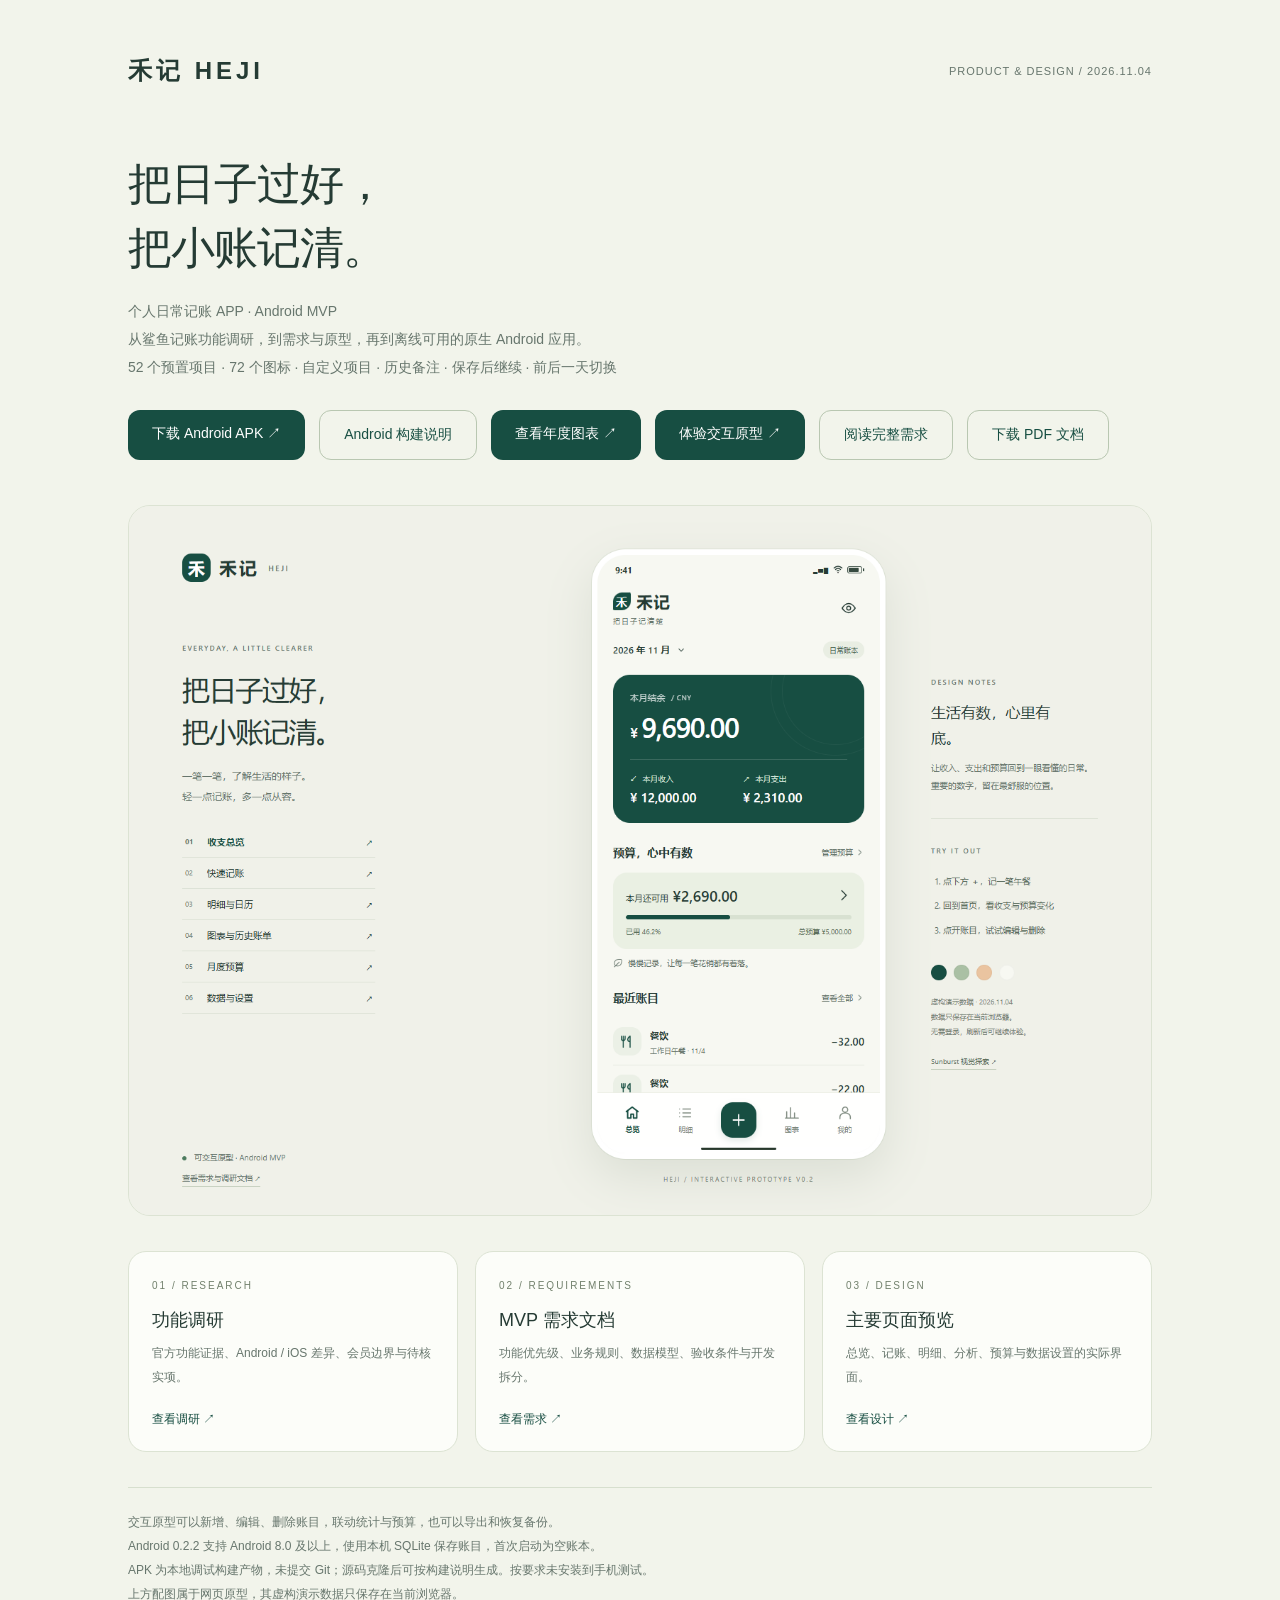
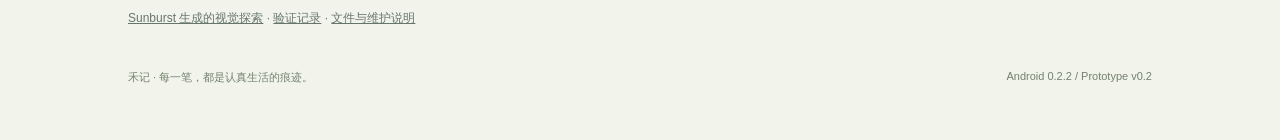
==== index.html @ 13202011 "Add first-project defaults, continuous entry saves and day navigation" ====
<!doctype html><html lang="zh-CN"><head><meta charset="utf-8"><meta name="viewport" content="width=device-width, initial-scale=1"><title>禾记 · Android 应用、需求与原型</title><style>
*{box-sizing:border-box}body{margin:0;background:#f2f4eb;color:#253b34;font-family:"Segoe UI","Microsoft YaHei",sans-serif}main{max-width:1100px;margin:auto;padding:55px 38px}header{display:flex;align-items:center;justify-content:space-between}.brand{font-size:24px;font-weight:600;letter-spacing:4px}.tag{font-size:11px;color:#67766d;letter-spacing:1px}h1{font-size:44px;font-weight:500;letter-spacing:-1px;line-height:1.45;margin:65px 0 17px}p{font-size:14px;color:#67766d;line-height:2}.actions{display:flex;gap:14px;flex-wrap:wrap;margin:29px 0 45px}a{color:inherit;text-decoration:none}.button{padding:15px 24px;background:#174e42;color:#fff;border-radius:12px;font-size:14px}.button.alt{background:transparent;border:1px solid #b9c7b1;color:#174e42}.preview{width:100%;border-radius:22px;border:1px solid #dce3d3;display:block}.cards{display:grid;grid-template-columns:repeat(3,1fr);gap:17px;margin:35px 0}.card{background:#fcfdf9;border:1px solid #dce3d3;border-radius:18px;padding:23px;transition:transform .15s}.card:hover{transform:translateY(-3px)}.card span{font-size:10px;letter-spacing:2px;color:#71806c}.card h2{font-size:18px;font-weight:500;margin:15px 0 9px}.card p{font-size:12px;margin:0}.card b{display:block;margin-top:22px;font-size:12px;font-weight:500;color:#174e42}.note{border-top:1px solid #d7dfce;padding-top:22px;font-size:12px;line-height:2}.note a{text-decoration:underline}.bottom{font-size:11px;color:#73806e;margin-top:40px;display:flex;justify-content:space-between}@media(max-width:650px){main{padding:28px 22px}h1{font-size:32px;margin-top:45px}.cards{grid-template-columns:1fr}.tag{font-size:9px}.button{padding:13px 18px}.bottom{display:block;line-height:2}}</style></head><body><main>
<header><a href="index.html" class="brand">禾记 HEJI</a><span class="tag">PRODUCT & DESIGN / 2026.11.04</span></header>
<h1>把日子过好，<br>把小账记清。</h1><p>个人日常记账 APP · Android MVP<br>从鲨鱼记账功能调研，到需求与原型，再到离线可用的原生 Android 应用。<br>52 个预置项目 · 72 个图标 · 自定义项目 · 历史备注 · 保存后继续 · 前后一天切换</p>
<div class="actions"><a class="button" href="artifacts/Heji-0.2.2-debug.apk" download>下载 Android APK ↗</a><a class="button alt" href="docs/需求与设计说明.html#android">Android 构建说明</a><a class="button" href="prototype/index.html#charts-year">&#26597;&#30475;&#24180;&#24230;&#22270;&#34920; &#8599;</a><a class="button" href="prototype/index.html">体验交互原型 ↗</a><a class="button alt" href="docs/需求与设计说明.html">阅读完整需求</a><a class="button alt" href="docs/需求与设计说明.pdf">下载 PDF 文档</a></div>
<a href="prototype/index.html"><img class="preview" src="design/prototype-overview.png" alt="禾记交互原型实际截图"></a>
<div class="cards"><a class="card" href="docs/需求与设计说明.html#research"><span>01 / RESEARCH</span><h2>功能调研</h2><p>官方功能证据、Android / iOS 差异、会员边界与待核实项。</p><b>查看调研 ↗</b></a><a class="card" href="docs/需求与设计说明.html#prd"><span>02 / REQUIREMENTS</span><h2>MVP 需求文档</h2><p>功能优先级、业务规则、数据模型、验收条件与开发拆分。</p><b>查看需求 ↗</b></a><a class="card" href="design/prototype-screens.png"><span>03 / DESIGN</span><h2>主要页面预览</h2><p>总览、记账、明细、分析、预算与数据设置的实际界面。</p><b>查看设计 ↗</b></a></div>
<p class="note">交互原型可以新增、编辑、删除账目，联动统计与预算，也可以导出和恢复备份。<br>Android 0.2.2 支持 Android 8.0 及以上，使用本机 SQLite 保存账目，首次启动为空账本。<br>APK 为本地调试构建产物，未提交 Git；源码克隆后可按构建说明生成。按要求未安装到手机测试。<br>上方配图属于网页原型，其虚构演示数据只保存在当前浏览器。<br><a href="design/sunburst-concept.png">Sunburst 生成的视觉探索</a> · <a href="docs/04-验证记录.md">验证记录</a> · <a href="README.md">文件与维护说明</a></p><footer class="bottom"><span>禾记 · 每一笔，都是认真生活的痕迹。</span><span>Android 0.2.2 / Prototype v0.2</span></footer>
</main></body></html>
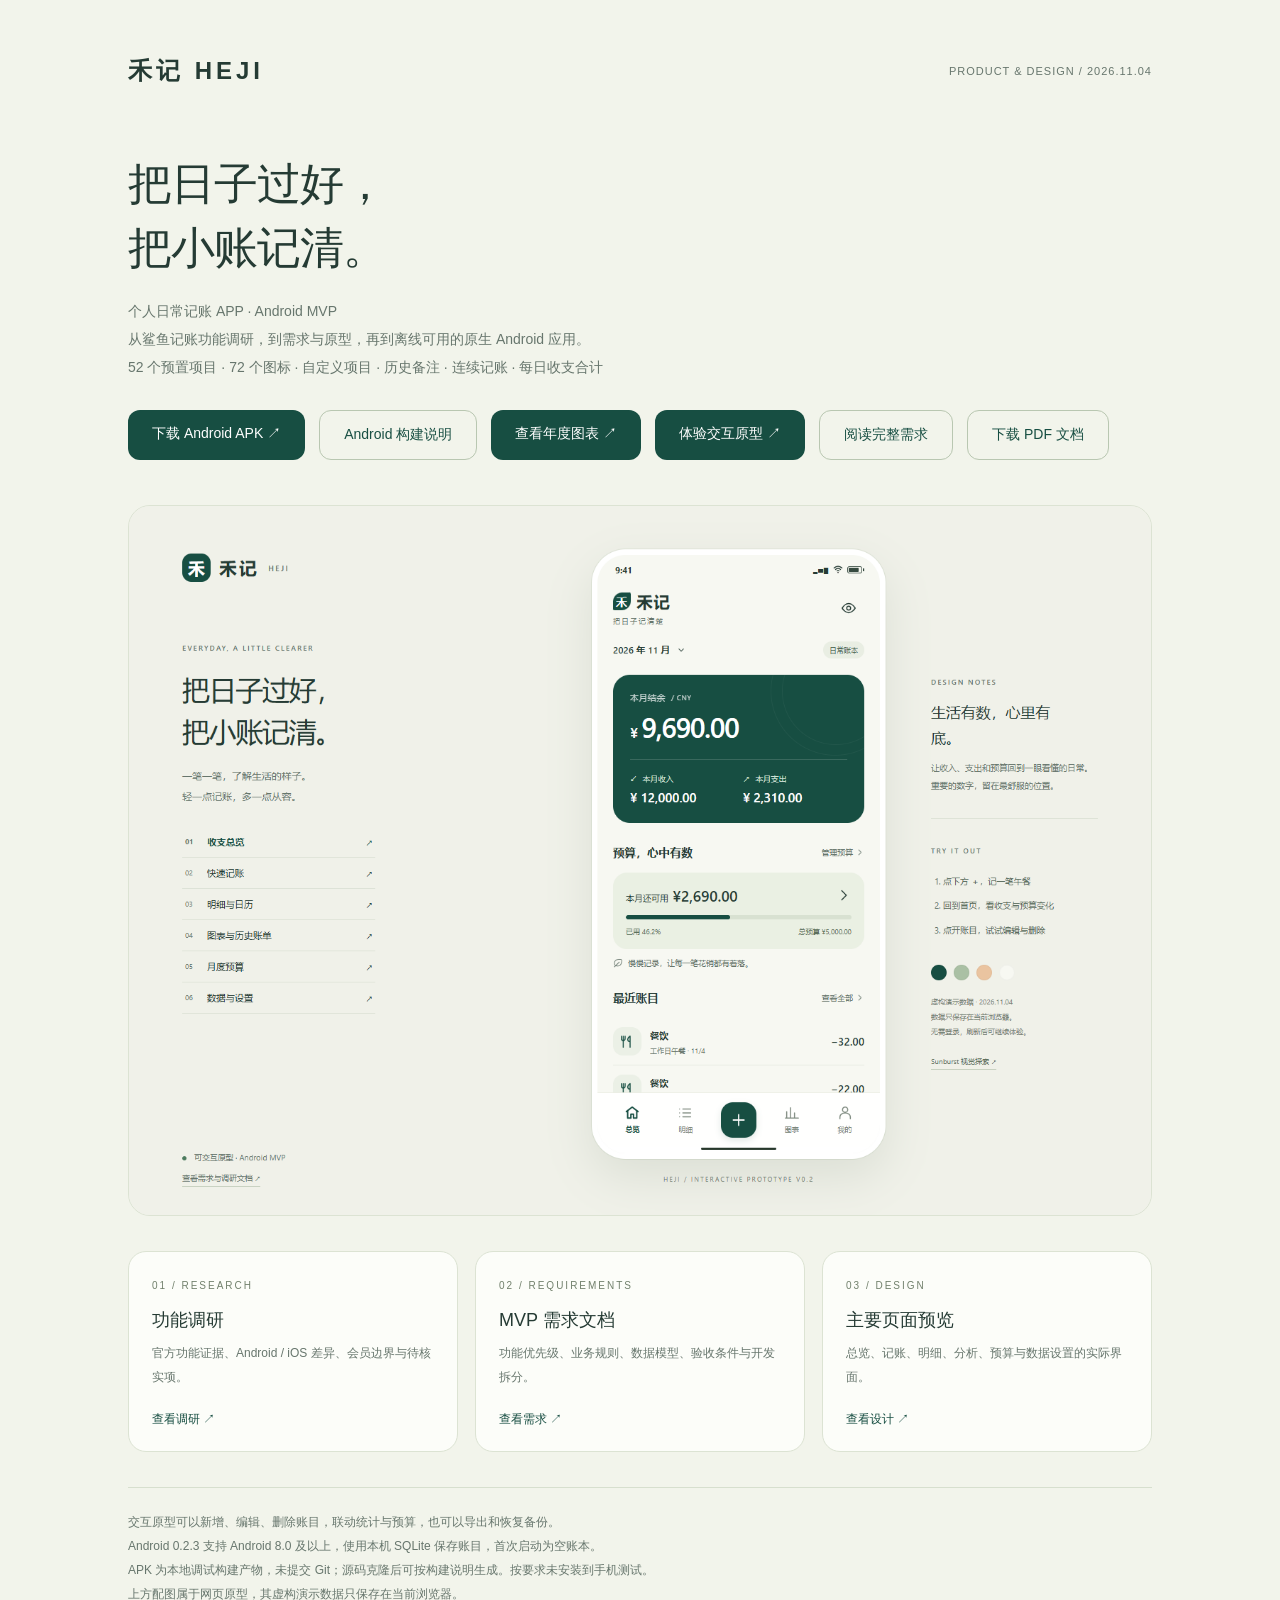
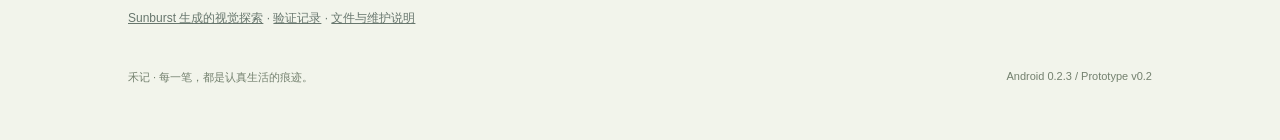
==== commit 20e608f3: "Add daily bill totals and compact the bill list layout" ====
--- a/index.html
+++ b/index.html
@@ -1,9 +1,9 @@
 <!doctype html><html lang="zh-CN"><head><meta charset="utf-8"><meta name="viewport" content="width=device-width, initial-scale=1"><title>禾记 · Android 应用、需求与原型</title><style>
 *{box-sizing:border-box}body{margin:0;background:#f2f4eb;color:#253b34;font-family:"Segoe UI","Microsoft YaHei",sans-serif}main{max-width:1100px;margin:auto;padding:55px 38px}header{display:flex;align-items:center;justify-content:space-between}.brand{font-size:24px;font-weight:600;letter-spacing:4px}.tag{font-size:11px;color:#67766d;letter-spacing:1px}h1{font-size:44px;font-weight:500;letter-spacing:-1px;line-height:1.45;margin:65px 0 17px}p{font-size:14px;color:#67766d;line-height:2}.actions{display:flex;gap:14px;flex-wrap:wrap;margin:29px 0 45px}a{color:inherit;text-decoration:none}.button{padding:15px 24px;background:#174e42;color:#fff;border-radius:12px;font-size:14px}.button.alt{background:transparent;border:1px solid #b9c7b1;color:#174e42}.preview{width:100%;border-radius:22px;border:1px solid #dce3d3;display:block}.cards{display:grid;grid-template-columns:repeat(3,1fr);gap:17px;margin:35px 0}.card{background:#fcfdf9;border:1px solid #dce3d3;border-radius:18px;padding:23px;transition:transform .15s}.card:hover{transform:translateY(-3px)}.card span{font-size:10px;letter-spacing:2px;color:#71806c}.card h2{font-size:18px;font-weight:500;margin:15px 0 9px}.card p{font-size:12px;margin:0}.card b{display:block;margin-top:22px;font-size:12px;font-weight:500;color:#174e42}.note{border-top:1px solid #d7dfce;padding-top:22px;font-size:12px;line-height:2}.note a{text-decoration:underline}.bottom{font-size:11px;color:#73806e;margin-top:40px;display:flex;justify-content:space-between}@media(max-width:650px){main{padding:28px 22px}h1{font-size:32px;margin-top:45px}.cards{grid-template-columns:1fr}.tag{font-size:9px}.button{padding:13px 18px}.bottom{display:block;line-height:2}}</style></head><body><main>
 <header><a href="index.html" class="brand">禾记 HEJI</a><span class="tag">PRODUCT & DESIGN / 2026.11.04</span></header>
-<h1>把日子过好，<br>把小账记清。</h1><p>个人日常记账 APP · Android MVP<br>从鲨鱼记账功能调研，到需求与原型，再到离线可用的原生 Android 应用。<br>52 个预置项目 · 72 个图标 · 自定义项目 · 历史备注 · 保存后继续 · 前后一天切换</p>
-<div class="actions"><a class="button" href="artifacts/Heji-0.2.2-debug.apk" download>下载 Android APK ↗</a><a class="button alt" href="docs/需求与设计说明.html#android">Android 构建说明</a><a class="button" href="prototype/index.html#charts-year">&#26597;&#30475;&#24180;&#24230;&#22270;&#34920; &#8599;</a><a class="button" href="prototype/index.html">体验交互原型 ↗</a><a class="button alt" href="docs/需求与设计说明.html">阅读完整需求</a><a class="button alt" href="docs/需求与设计说明.pdf">下载 PDF 文档</a></div>
+<h1>把日子过好，<br>把小账记清。</h1><p>个人日常记账 APP · Android MVP<br>从鲨鱼记账功能调研，到需求与原型，再到离线可用的原生 Android 应用。<br>52 个预置项目 · 72 个图标 · 自定义项目 · 历史备注 · 连续记账 · 每日收支合计</p>
+<div class="actions"><a class="button" href="artifacts/Heji-0.2.3-debug.apk" download>下载 Android APK ↗</a><a class="button alt" href="docs/需求与设计说明.html#android">Android 构建说明</a><a class="button" href="prototype/index.html#charts-year">&#26597;&#30475;&#24180;&#24230;&#22270;&#34920; &#8599;</a><a class="button" href="prototype/index.html">体验交互原型 ↗</a><a class="button alt" href="docs/需求与设计说明.html">阅读完整需求</a><a class="button alt" href="docs/需求与设计说明.pdf">下载 PDF 文档</a></div>
 <a href="prototype/index.html"><img class="preview" src="design/prototype-overview.png" alt="禾记交互原型实际截图"></a>
 <div class="cards"><a class="card" href="docs/需求与设计说明.html#research"><span>01 / RESEARCH</span><h2>功能调研</h2><p>官方功能证据、Android / iOS 差异、会员边界与待核实项。</p><b>查看调研 ↗</b></a><a class="card" href="docs/需求与设计说明.html#prd"><span>02 / REQUIREMENTS</span><h2>MVP 需求文档</h2><p>功能优先级、业务规则、数据模型、验收条件与开发拆分。</p><b>查看需求 ↗</b></a><a class="card" href="design/prototype-screens.png"><span>03 / DESIGN</span><h2>主要页面预览</h2><p>总览、记账、明细、分析、预算与数据设置的实际界面。</p><b>查看设计 ↗</b></a></div>
-<p class="note">交互原型可以新增、编辑、删除账目，联动统计与预算，也可以导出和恢复备份。<br>Android 0.2.2 支持 Android 8.0 及以上，使用本机 SQLite 保存账目，首次启动为空账本。<br>APK 为本地调试构建产物，未提交 Git；源码克隆后可按构建说明生成。按要求未安装到手机测试。<br>上方配图属于网页原型，其虚构演示数据只保存在当前浏览器。<br><a href="design/sunburst-concept.png">Sunburst 生成的视觉探索</a> · <a href="docs/04-验证记录.md">验证记录</a> · <a href="README.md">文件与维护说明</a></p><footer class="bottom"><span>禾记 · 每一笔，都是认真生活的痕迹。</span><span>Android 0.2.2 / Prototype v0.2</span></footer>
+<p class="note">交互原型可以新增、编辑、删除账目，联动统计与预算，也可以导出和恢复备份。<br>Android 0.2.3 支持 Android 8.0 及以上，使用本机 SQLite 保存账目，首次启动为空账本。<br>APK 为本地调试构建产物，未提交 Git；源码克隆后可按构建说明生成。按要求未安装到手机测试。<br>上方配图属于网页原型，其虚构演示数据只保存在当前浏览器。<br><a href="design/sunburst-concept.png">Sunburst 生成的视觉探索</a> · <a href="docs/04-验证记录.md">验证记录</a> · <a href="README.md">文件与维护说明</a></p><footer class="bottom"><span>禾记 · 每一笔，都是认真生活的痕迹。</span><span>Android 0.2.3 / Prototype v0.2</span></footer>
 </main></body></html>
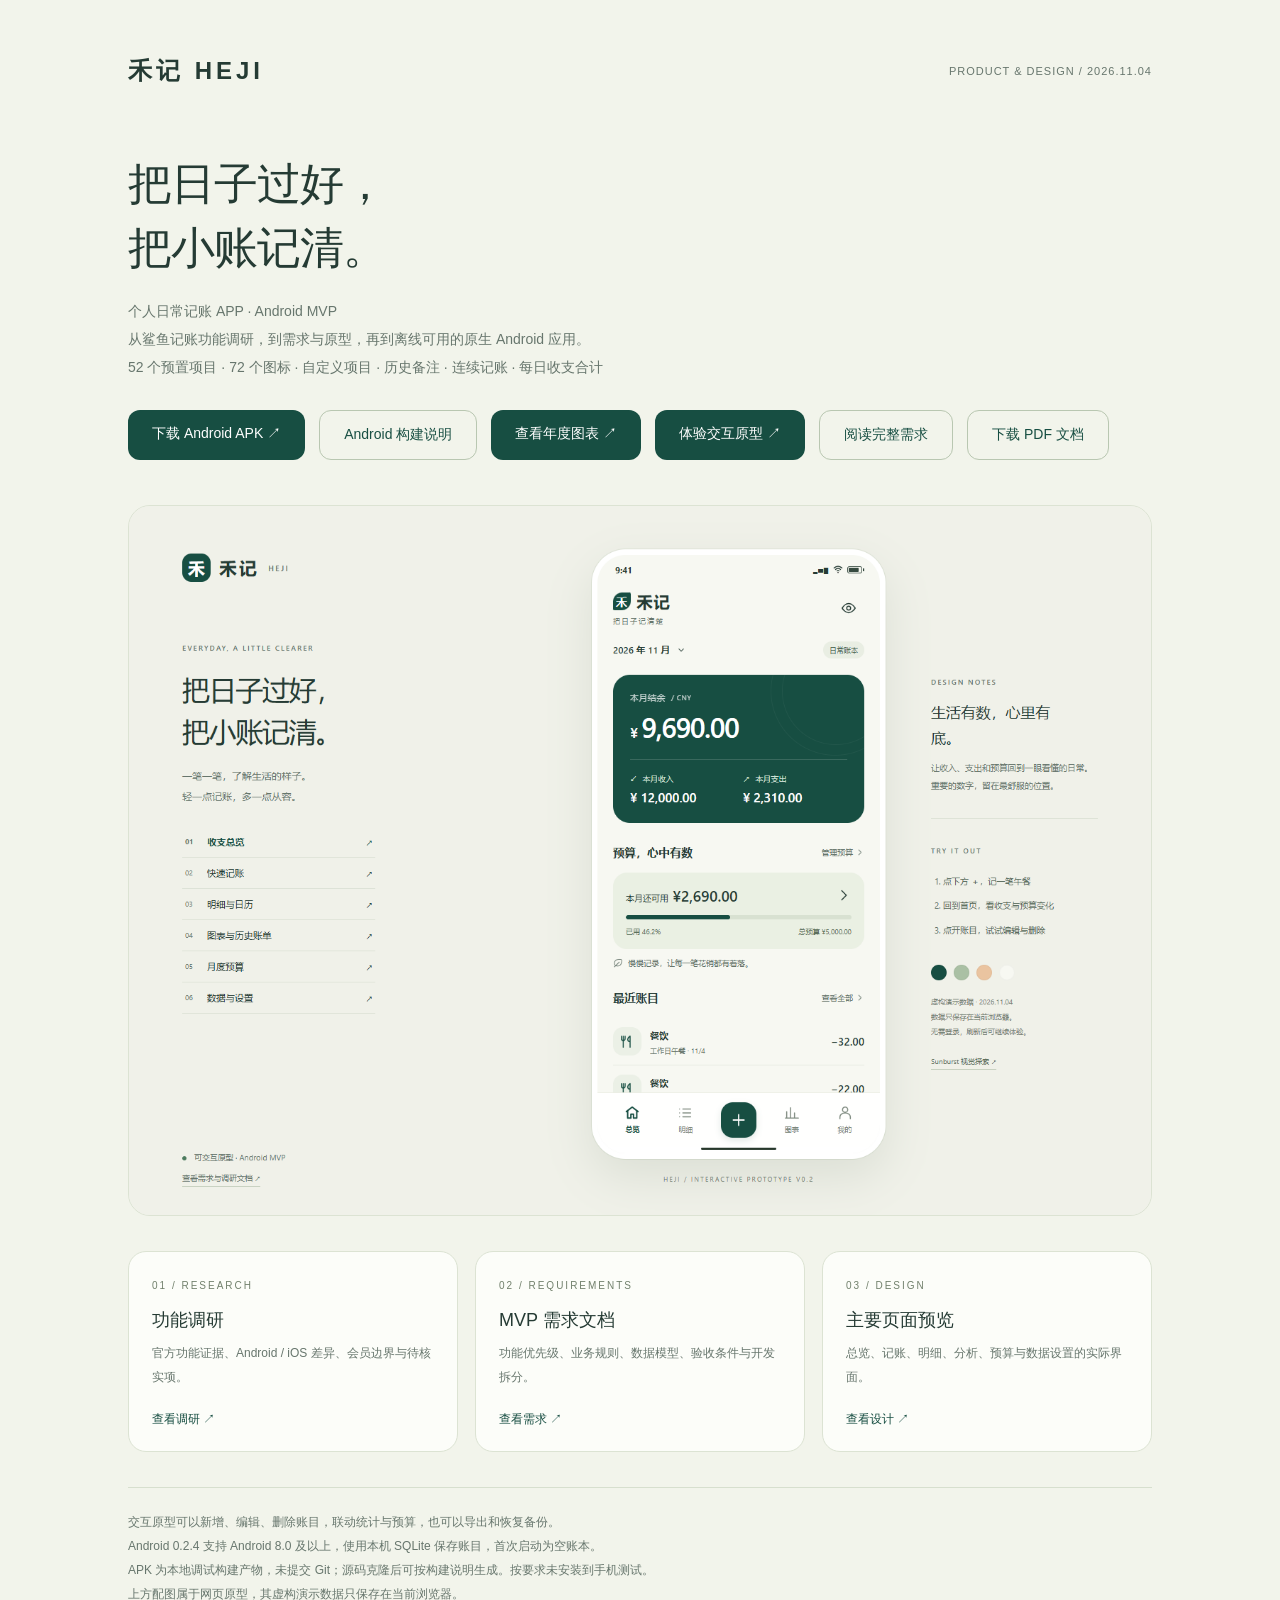
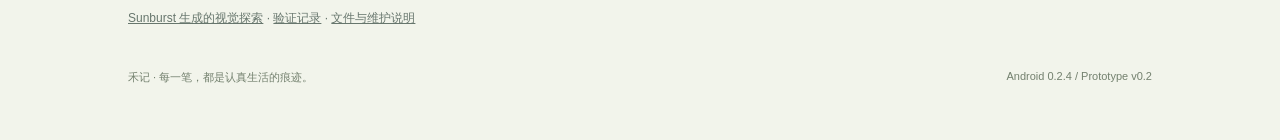
==== commit 4e2dfdb5: "Use single list separators and compact the chart and history layouts" ====
--- a/index.html
+++ b/index.html
@@ -2,8 +2,8 @@
 *{box-sizing:border-box}body{margin:0;background:#f2f4eb;color:#253b34;font-family:"Segoe UI","Microsoft YaHei",sans-serif}main{max-width:1100px;margin:auto;padding:55px 38px}header{display:flex;align-items:center;justify-content:space-between}.brand{font-size:24px;font-weight:600;letter-spacing:4px}.tag{font-size:11px;color:#67766d;letter-spacing:1px}h1{font-size:44px;font-weight:500;letter-spacing:-1px;line-height:1.45;margin:65px 0 17px}p{font-size:14px;color:#67766d;line-height:2}.actions{display:flex;gap:14px;flex-wrap:wrap;margin:29px 0 45px}a{color:inherit;text-decoration:none}.button{padding:15px 24px;background:#174e42;color:#fff;border-radius:12px;font-size:14px}.button.alt{background:transparent;border:1px solid #b9c7b1;color:#174e42}.preview{width:100%;border-radius:22px;border:1px solid #dce3d3;display:block}.cards{display:grid;grid-template-columns:repeat(3,1fr);gap:17px;margin:35px 0}.card{background:#fcfdf9;border:1px solid #dce3d3;border-radius:18px;padding:23px;transition:transform .15s}.card:hover{transform:translateY(-3px)}.card span{font-size:10px;letter-spacing:2px;color:#71806c}.card h2{font-size:18px;font-weight:500;margin:15px 0 9px}.card p{font-size:12px;margin:0}.card b{display:block;margin-top:22px;font-size:12px;font-weight:500;color:#174e42}.note{border-top:1px solid #d7dfce;padding-top:22px;font-size:12px;line-height:2}.note a{text-decoration:underline}.bottom{font-size:11px;color:#73806e;margin-top:40px;display:flex;justify-content:space-between}@media(max-width:650px){main{padding:28px 22px}h1{font-size:32px;margin-top:45px}.cards{grid-template-columns:1fr}.tag{font-size:9px}.button{padding:13px 18px}.bottom{display:block;line-height:2}}</style></head><body><main>
 <header><a href="index.html" class="brand">禾记 HEJI</a><span class="tag">PRODUCT & DESIGN / 2026.11.04</span></header>
 <h1>把日子过好，<br>把小账记清。</h1><p>个人日常记账 APP · Android MVP<br>从鲨鱼记账功能调研，到需求与原型，再到离线可用的原生 Android 应用。<br>52 个预置项目 · 72 个图标 · 自定义项目 · 历史备注 · 连续记账 · 每日收支合计</p>
-<div class="actions"><a class="button" href="artifacts/Heji-0.2.3-debug.apk" download>下载 Android APK ↗</a><a class="button alt" href="docs/需求与设计说明.html#android">Android 构建说明</a><a class="button" href="prototype/index.html#charts-year">&#26597;&#30475;&#24180;&#24230;&#22270;&#34920; &#8599;</a><a class="button" href="prototype/index.html">体验交互原型 ↗</a><a class="button alt" href="docs/需求与设计说明.html">阅读完整需求</a><a class="button alt" href="docs/需求与设计说明.pdf">下载 PDF 文档</a></div>
+<div class="actions"><a class="button" href="artifacts/Heji-0.2.4-debug.apk" download>下载 Android APK ↗</a><a class="button alt" href="docs/需求与设计说明.html#android">Android 构建说明</a><a class="button" href="prototype/index.html#charts-year">&#26597;&#30475;&#24180;&#24230;&#22270;&#34920; &#8599;</a><a class="button" href="prototype/index.html">体验交互原型 ↗</a><a class="button alt" href="docs/需求与设计说明.html">阅读完整需求</a><a class="button alt" href="docs/需求与设计说明.pdf">下载 PDF 文档</a></div>
 <a href="prototype/index.html"><img class="preview" src="design/prototype-overview.png" alt="禾记交互原型实际截图"></a>
 <div class="cards"><a class="card" href="docs/需求与设计说明.html#research"><span>01 / RESEARCH</span><h2>功能调研</h2><p>官方功能证据、Android / iOS 差异、会员边界与待核实项。</p><b>查看调研 ↗</b></a><a class="card" href="docs/需求与设计说明.html#prd"><span>02 / REQUIREMENTS</span><h2>MVP 需求文档</h2><p>功能优先级、业务规则、数据模型、验收条件与开发拆分。</p><b>查看需求 ↗</b></a><a class="card" href="design/prototype-screens.png"><span>03 / DESIGN</span><h2>主要页面预览</h2><p>总览、记账、明细、分析、预算与数据设置的实际界面。</p><b>查看设计 ↗</b></a></div>
-<p class="note">交互原型可以新增、编辑、删除账目，联动统计与预算，也可以导出和恢复备份。<br>Android 0.2.3 支持 Android 8.0 及以上，使用本机 SQLite 保存账目，首次启动为空账本。<br>APK 为本地调试构建产物，未提交 Git；源码克隆后可按构建说明生成。按要求未安装到手机测试。<br>上方配图属于网页原型，其虚构演示数据只保存在当前浏览器。<br><a href="design/sunburst-concept.png">Sunburst 生成的视觉探索</a> · <a href="docs/04-验证记录.md">验证记录</a> · <a href="README.md">文件与维护说明</a></p><footer class="bottom"><span>禾记 · 每一笔，都是认真生活的痕迹。</span><span>Android 0.2.3 / Prototype v0.2</span></footer>
+<p class="note">交互原型可以新增、编辑、删除账目，联动统计与预算，也可以导出和恢复备份。<br>Android 0.2.4 支持 Android 8.0 及以上，使用本机 SQLite 保存账目，首次启动为空账本。<br>APK 为本地调试构建产物，未提交 Git；源码克隆后可按构建说明生成。按要求未安装到手机测试。<br>上方配图属于网页原型，其虚构演示数据只保存在当前浏览器。<br><a href="design/sunburst-concept.png">Sunburst 生成的视觉探索</a> · <a href="docs/04-验证记录.md">验证记录</a> · <a href="README.md">文件与维护说明</a></p><footer class="bottom"><span>禾记 · 每一笔，都是认真生活的痕迹。</span><span>Android 0.2.4 / Prototype v0.2</span></footer>
 </main></body></html>
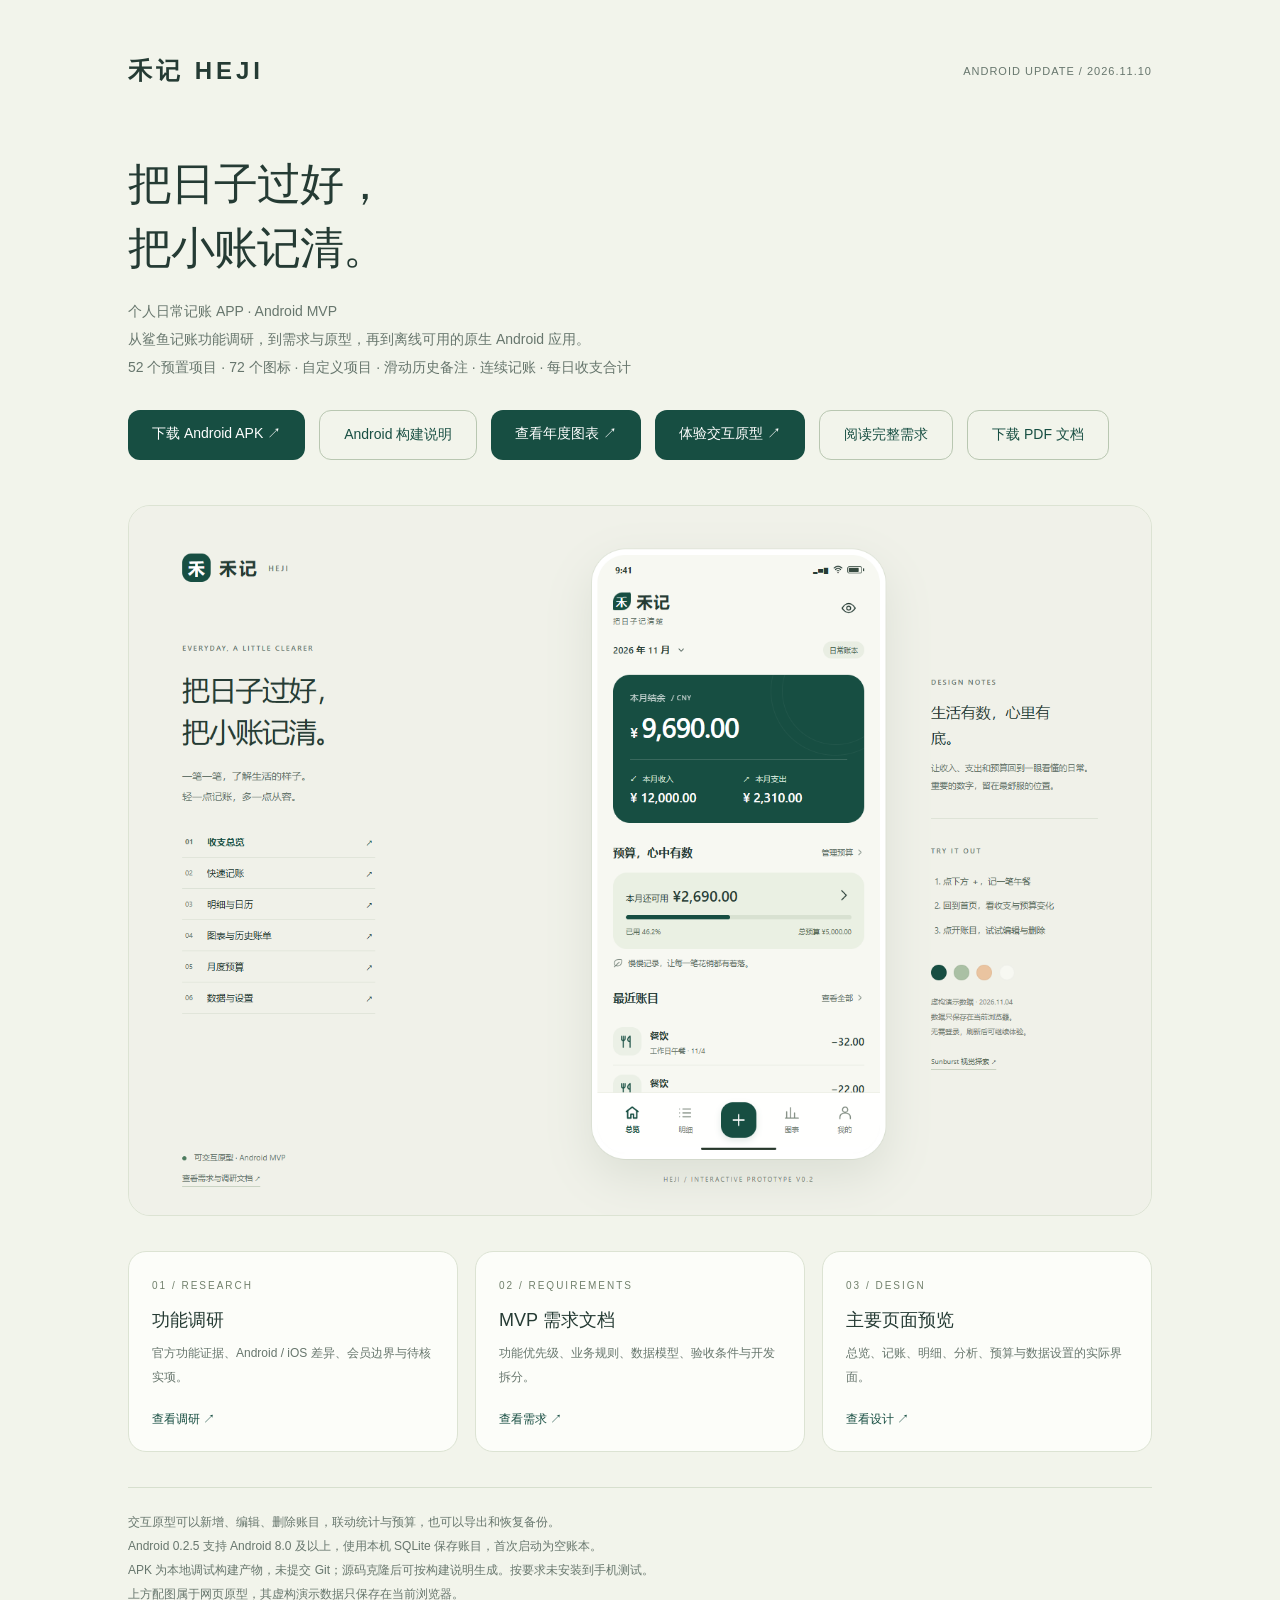
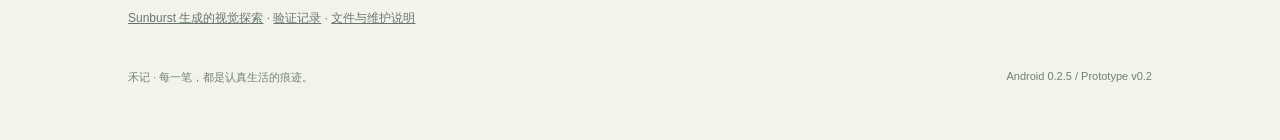
==== commit a9eeb196: "Restore entry keypad after IME dismissal and add scrolling note history" ====
--- a/index.html
+++ b/index.html
@@ -1,9 +1,9 @@
 <!doctype html><html lang="zh-CN"><head><meta charset="utf-8"><meta name="viewport" content="width=device-width, initial-scale=1"><title>禾记 · Android 应用、需求与原型</title><style>
 *{box-sizing:border-box}body{margin:0;background:#f2f4eb;color:#253b34;font-family:"Segoe UI","Microsoft YaHei",sans-serif}main{max-width:1100px;margin:auto;padding:55px 38px}header{display:flex;align-items:center;justify-content:space-between}.brand{font-size:24px;font-weight:600;letter-spacing:4px}.tag{font-size:11px;color:#67766d;letter-spacing:1px}h1{font-size:44px;font-weight:500;letter-spacing:-1px;line-height:1.45;margin:65px 0 17px}p{font-size:14px;color:#67766d;line-height:2}.actions{display:flex;gap:14px;flex-wrap:wrap;margin:29px 0 45px}a{color:inherit;text-decoration:none}.button{padding:15px 24px;background:#174e42;color:#fff;border-radius:12px;font-size:14px}.button.alt{background:transparent;border:1px solid #b9c7b1;color:#174e42}.preview{width:100%;border-radius:22px;border:1px solid #dce3d3;display:block}.cards{display:grid;grid-template-columns:repeat(3,1fr);gap:17px;margin:35px 0}.card{background:#fcfdf9;border:1px solid #dce3d3;border-radius:18px;padding:23px;transition:transform .15s}.card:hover{transform:translateY(-3px)}.card span{font-size:10px;letter-spacing:2px;color:#71806c}.card h2{font-size:18px;font-weight:500;margin:15px 0 9px}.card p{font-size:12px;margin:0}.card b{display:block;margin-top:22px;font-size:12px;font-weight:500;color:#174e42}.note{border-top:1px solid #d7dfce;padding-top:22px;font-size:12px;line-height:2}.note a{text-decoration:underline}.bottom{font-size:11px;color:#73806e;margin-top:40px;display:flex;justify-content:space-between}@media(max-width:650px){main{padding:28px 22px}h1{font-size:32px;margin-top:45px}.cards{grid-template-columns:1fr}.tag{font-size:9px}.button{padding:13px 18px}.bottom{display:block;line-height:2}}</style></head><body><main>
-<header><a href="index.html" class="brand">禾记 HEJI</a><span class="tag">PRODUCT & DESIGN / 2026.11.04</span></header>
-<h1>把日子过好，<br>把小账记清。</h1><p>个人日常记账 APP · Android MVP<br>从鲨鱼记账功能调研，到需求与原型，再到离线可用的原生 Android 应用。<br>52 个预置项目 · 72 个图标 · 自定义项目 · 历史备注 · 连续记账 · 每日收支合计</p>
-<div class="actions"><a class="button" href="artifacts/Heji-0.2.4-debug.apk" download>下载 Android APK ↗</a><a class="button alt" href="docs/需求与设计说明.html#android">Android 构建说明</a><a class="button" href="prototype/index.html#charts-year">&#26597;&#30475;&#24180;&#24230;&#22270;&#34920; &#8599;</a><a class="button" href="prototype/index.html">体验交互原型 ↗</a><a class="button alt" href="docs/需求与设计说明.html">阅读完整需求</a><a class="button alt" href="docs/需求与设计说明.pdf">下载 PDF 文档</a></div>
+<header><a href="index.html" class="brand">禾记 HEJI</a><span class="tag">ANDROID UPDATE / 2026.11.10</span></header>
+<h1>把日子过好，<br>把小账记清。</h1><p>个人日常记账 APP · Android MVP<br>从鲨鱼记账功能调研，到需求与原型，再到离线可用的原生 Android 应用。<br>52 个预置项目 · 72 个图标 · 自定义项目 · 滑动历史备注 · 连续记账 · 每日收支合计</p>
+<div class="actions"><a class="button" href="artifacts/Heji-0.2.5-debug.apk" download>下载 Android APK ↗</a><a class="button alt" href="docs/需求与设计说明.html#android">Android 构建说明</a><a class="button" href="prototype/index.html#charts-year">&#26597;&#30475;&#24180;&#24230;&#22270;&#34920; &#8599;</a><a class="button" href="prototype/index.html">体验交互原型 ↗</a><a class="button alt" href="docs/需求与设计说明.html">阅读完整需求</a><a class="button alt" href="docs/需求与设计说明.pdf">下载 PDF 文档</a></div>
 <a href="prototype/index.html"><img class="preview" src="design/prototype-overview.png" alt="禾记交互原型实际截图"></a>
 <div class="cards"><a class="card" href="docs/需求与设计说明.html#research"><span>01 / RESEARCH</span><h2>功能调研</h2><p>官方功能证据、Android / iOS 差异、会员边界与待核实项。</p><b>查看调研 ↗</b></a><a class="card" href="docs/需求与设计说明.html#prd"><span>02 / REQUIREMENTS</span><h2>MVP 需求文档</h2><p>功能优先级、业务规则、数据模型、验收条件与开发拆分。</p><b>查看需求 ↗</b></a><a class="card" href="design/prototype-screens.png"><span>03 / DESIGN</span><h2>主要页面预览</h2><p>总览、记账、明细、分析、预算与数据设置的实际界面。</p><b>查看设计 ↗</b></a></div>
-<p class="note">交互原型可以新增、编辑、删除账目，联动统计与预算，也可以导出和恢复备份。<br>Android 0.2.4 支持 Android 8.0 及以上，使用本机 SQLite 保存账目，首次启动为空账本。<br>APK 为本地调试构建产物，未提交 Git；源码克隆后可按构建说明生成。按要求未安装到手机测试。<br>上方配图属于网页原型，其虚构演示数据只保存在当前浏览器。<br><a href="design/sunburst-concept.png">Sunburst 生成的视觉探索</a> · <a href="docs/04-验证记录.md">验证记录</a> · <a href="README.md">文件与维护说明</a></p><footer class="bottom"><span>禾记 · 每一笔，都是认真生活的痕迹。</span><span>Android 0.2.4 / Prototype v0.2</span></footer>
+<p class="note">交互原型可以新增、编辑、删除账目，联动统计与预算，也可以导出和恢复备份。<br>Android 0.2.5 支持 Android 8.0 及以上，使用本机 SQLite 保存账目，首次启动为空账本。<br>APK 为本地调试构建产物，未提交 Git；源码克隆后可按构建说明生成。按要求未安装到手机测试。<br>上方配图属于网页原型，其虚构演示数据只保存在当前浏览器。<br><a href="design/sunburst-concept.png">Sunburst 生成的视觉探索</a> · <a href="docs/04-验证记录.md">验证记录</a> · <a href="README.md">文件与维护说明</a></p><footer class="bottom"><span>禾记 · 每一笔，都是认真生活的痕迹。</span><span>Android 0.2.5 / Prototype v0.2</span></footer>
 </main></body></html>
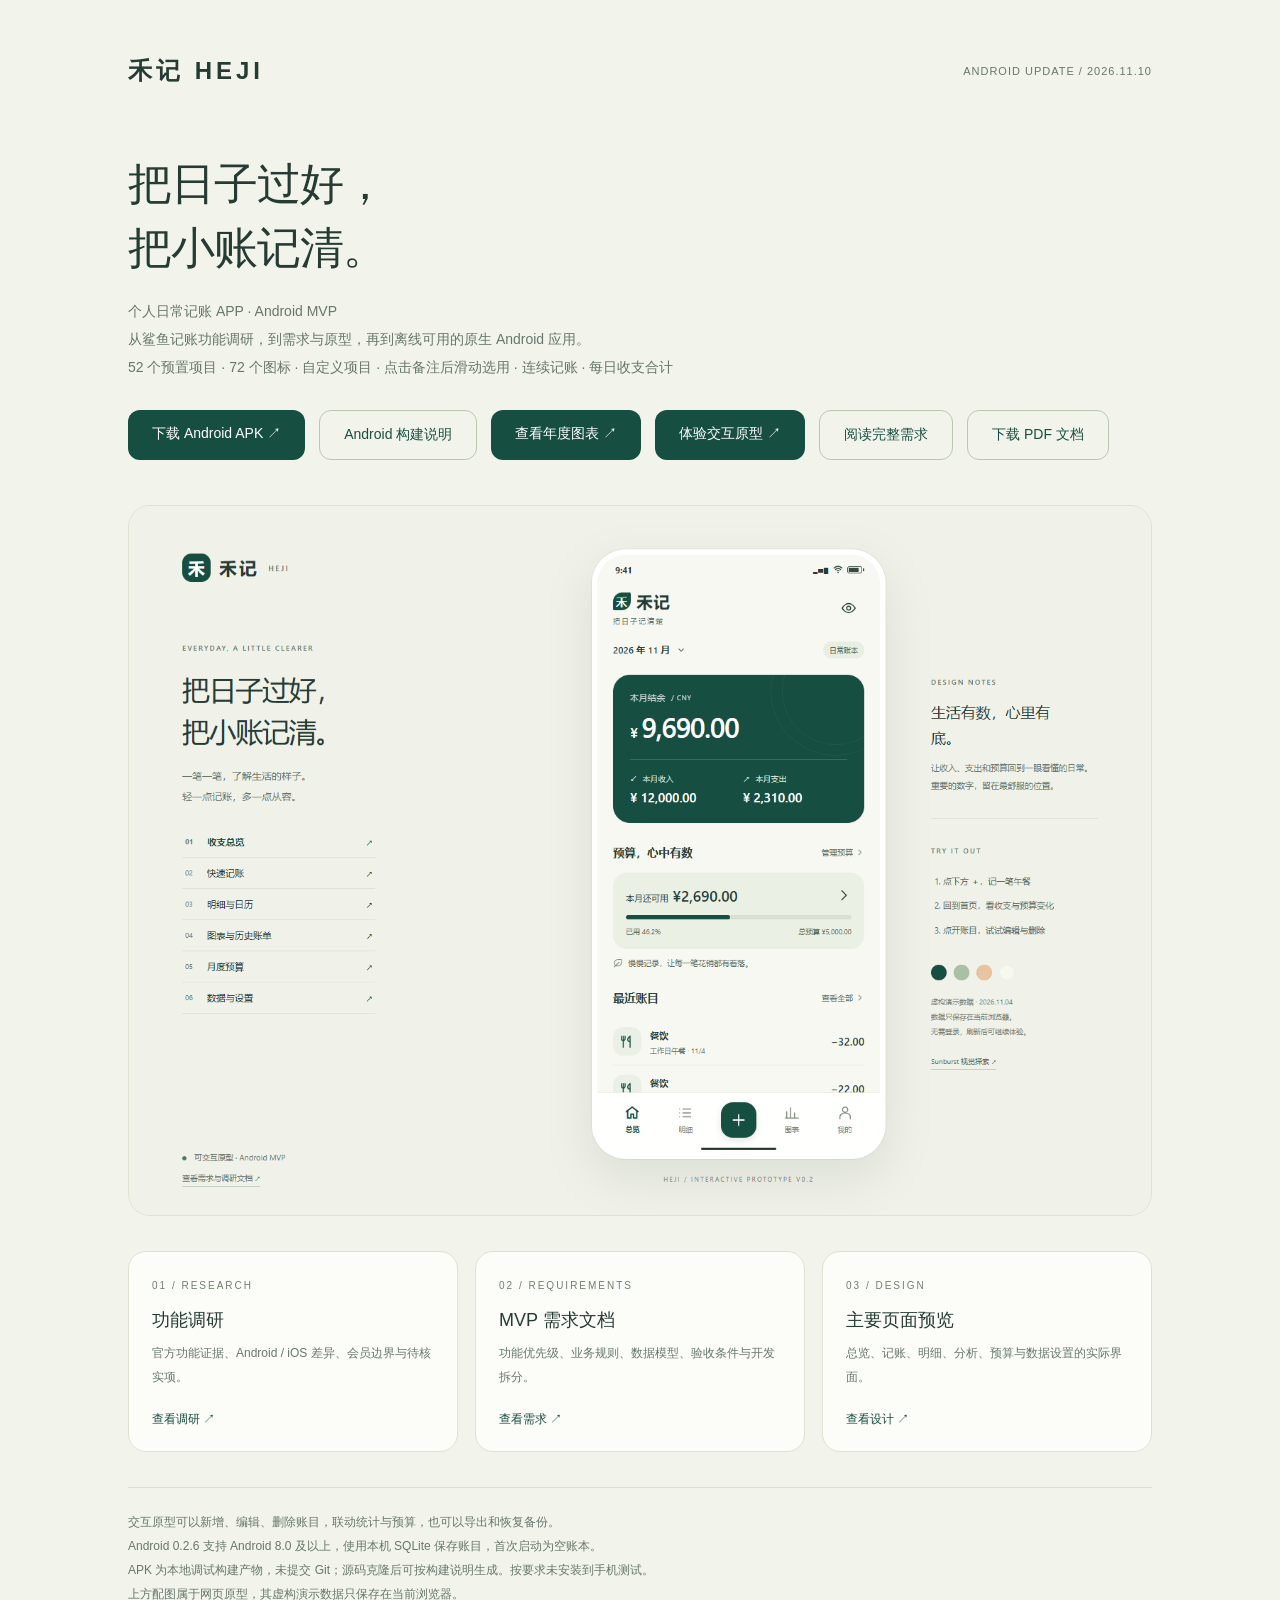
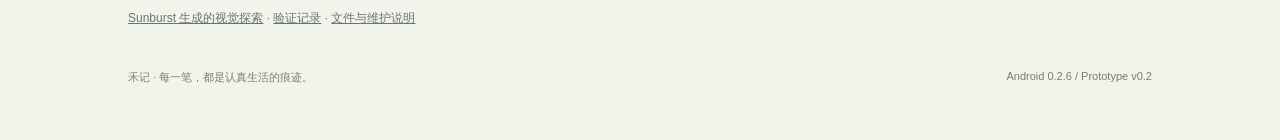
==== commit d78aa678: "Keep amount keypad on foreground return and show note history on demand" ====
--- a/index.html
+++ b/index.html
@@ -1,9 +1,9 @@
 <!doctype html><html lang="zh-CN"><head><meta charset="utf-8"><meta name="viewport" content="width=device-width, initial-scale=1"><title>禾记 · Android 应用、需求与原型</title><style>
 *{box-sizing:border-box}body{margin:0;background:#f2f4eb;color:#253b34;font-family:"Segoe UI","Microsoft YaHei",sans-serif}main{max-width:1100px;margin:auto;padding:55px 38px}header{display:flex;align-items:center;justify-content:space-between}.brand{font-size:24px;font-weight:600;letter-spacing:4px}.tag{font-size:11px;color:#67766d;letter-spacing:1px}h1{font-size:44px;font-weight:500;letter-spacing:-1px;line-height:1.45;margin:65px 0 17px}p{font-size:14px;color:#67766d;line-height:2}.actions{display:flex;gap:14px;flex-wrap:wrap;margin:29px 0 45px}a{color:inherit;text-decoration:none}.button{padding:15px 24px;background:#174e42;color:#fff;border-radius:12px;font-size:14px}.button.alt{background:transparent;border:1px solid #b9c7b1;color:#174e42}.preview{width:100%;border-radius:22px;border:1px solid #dce3d3;display:block}.cards{display:grid;grid-template-columns:repeat(3,1fr);gap:17px;margin:35px 0}.card{background:#fcfdf9;border:1px solid #dce3d3;border-radius:18px;padding:23px;transition:transform .15s}.card:hover{transform:translateY(-3px)}.card span{font-size:10px;letter-spacing:2px;color:#71806c}.card h2{font-size:18px;font-weight:500;margin:15px 0 9px}.card p{font-size:12px;margin:0}.card b{display:block;margin-top:22px;font-size:12px;font-weight:500;color:#174e42}.note{border-top:1px solid #d7dfce;padding-top:22px;font-size:12px;line-height:2}.note a{text-decoration:underline}.bottom{font-size:11px;color:#73806e;margin-top:40px;display:flex;justify-content:space-between}@media(max-width:650px){main{padding:28px 22px}h1{font-size:32px;margin-top:45px}.cards{grid-template-columns:1fr}.tag{font-size:9px}.button{padding:13px 18px}.bottom{display:block;line-height:2}}</style></head><body><main>
 <header><a href="index.html" class="brand">禾记 HEJI</a><span class="tag">ANDROID UPDATE / 2026.11.10</span></header>
-<h1>把日子过好，<br>把小账记清。</h1><p>个人日常记账 APP · Android MVP<br>从鲨鱼记账功能调研，到需求与原型，再到离线可用的原生 Android 应用。<br>52 个预置项目 · 72 个图标 · 自定义项目 · 滑动历史备注 · 连续记账 · 每日收支合计</p>
-<div class="actions"><a class="button" href="artifacts/Heji-0.2.5-debug.apk" download>下载 Android APK ↗</a><a class="button alt" href="docs/需求与设计说明.html#android">Android 构建说明</a><a class="button" href="prototype/index.html#charts-year">&#26597;&#30475;&#24180;&#24230;&#22270;&#34920; &#8599;</a><a class="button" href="prototype/index.html">体验交互原型 ↗</a><a class="button alt" href="docs/需求与设计说明.html">阅读完整需求</a><a class="button alt" href="docs/需求与设计说明.pdf">下载 PDF 文档</a></div>
+<h1>把日子过好，<br>把小账记清。</h1><p>个人日常记账 APP · Android MVP<br>从鲨鱼记账功能调研，到需求与原型，再到离线可用的原生 Android 应用。<br>52 个预置项目 · 72 个图标 · 自定义项目 · 点击备注后滑动选用 · 连续记账 · 每日收支合计</p>
+<div class="actions"><a class="button" href="artifacts/Heji-0.2.6-debug.apk" download>下载 Android APK ↗</a><a class="button alt" href="docs/需求与设计说明.html#android">Android 构建说明</a><a class="button" href="prototype/index.html#charts-year">&#26597;&#30475;&#24180;&#24230;&#22270;&#34920; &#8599;</a><a class="button" href="prototype/index.html">体验交互原型 ↗</a><a class="button alt" href="docs/需求与设计说明.html">阅读完整需求</a><a class="button alt" href="docs/需求与设计说明.pdf">下载 PDF 文档</a></div>
 <a href="prototype/index.html"><img class="preview" src="design/prototype-overview.png" alt="禾记交互原型实际截图"></a>
 <div class="cards"><a class="card" href="docs/需求与设计说明.html#research"><span>01 / RESEARCH</span><h2>功能调研</h2><p>官方功能证据、Android / iOS 差异、会员边界与待核实项。</p><b>查看调研 ↗</b></a><a class="card" href="docs/需求与设计说明.html#prd"><span>02 / REQUIREMENTS</span><h2>MVP 需求文档</h2><p>功能优先级、业务规则、数据模型、验收条件与开发拆分。</p><b>查看需求 ↗</b></a><a class="card" href="design/prototype-screens.png"><span>03 / DESIGN</span><h2>主要页面预览</h2><p>总览、记账、明细、分析、预算与数据设置的实际界面。</p><b>查看设计 ↗</b></a></div>
-<p class="note">交互原型可以新增、编辑、删除账目，联动统计与预算，也可以导出和恢复备份。<br>Android 0.2.5 支持 Android 8.0 及以上，使用本机 SQLite 保存账目，首次启动为空账本。<br>APK 为本地调试构建产物，未提交 Git；源码克隆后可按构建说明生成。按要求未安装到手机测试。<br>上方配图属于网页原型，其虚构演示数据只保存在当前浏览器。<br><a href="design/sunburst-concept.png">Sunburst 生成的视觉探索</a> · <a href="docs/04-验证记录.md">验证记录</a> · <a href="README.md">文件与维护说明</a></p><footer class="bottom"><span>禾记 · 每一笔，都是认真生活的痕迹。</span><span>Android 0.2.5 / Prototype v0.2</span></footer>
+<p class="note">交互原型可以新增、编辑、删除账目，联动统计与预算，也可以导出和恢复备份。<br>Android 0.2.6 支持 Android 8.0 及以上，使用本机 SQLite 保存账目，首次启动为空账本。<br>APK 为本地调试构建产物，未提交 Git；源码克隆后可按构建说明生成。按要求未安装到手机测试。<br>上方配图属于网页原型，其虚构演示数据只保存在当前浏览器。<br><a href="design/sunburst-concept.png">Sunburst 生成的视觉探索</a> · <a href="docs/04-验证记录.md">验证记录</a> · <a href="README.md">文件与维护说明</a></p><footer class="bottom"><span>禾记 · 每一笔，都是认真生活的痕迹。</span><span>Android 0.2.6 / Prototype v0.2</span></footer>
 </main></body></html>
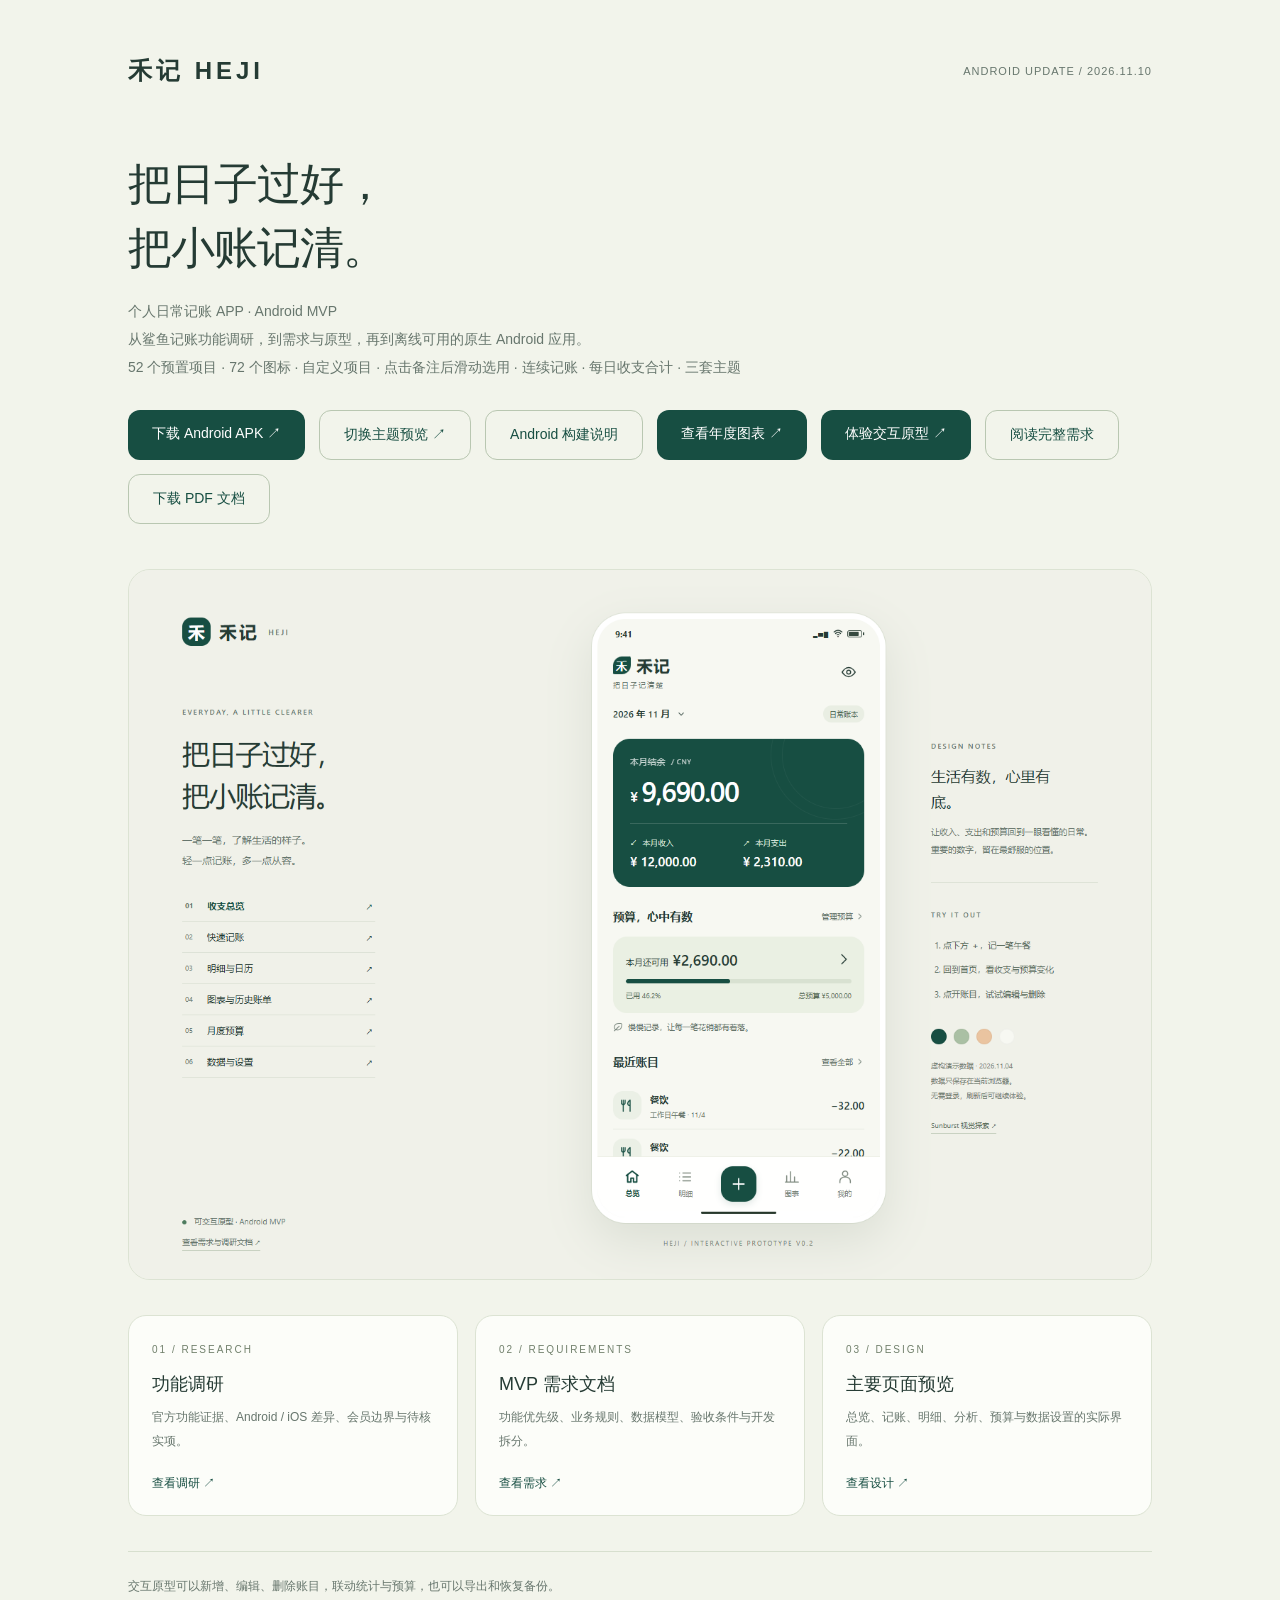
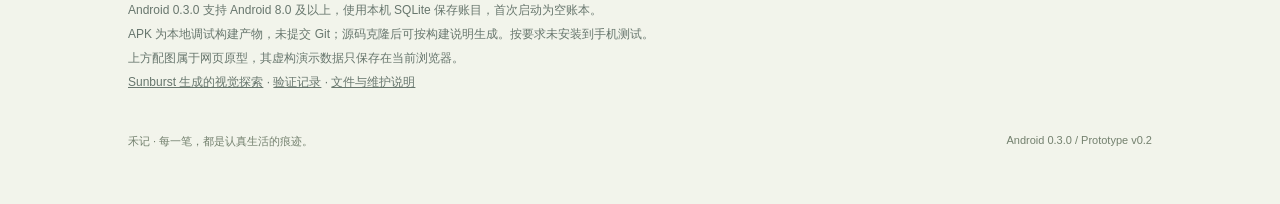
==== commit 11d3739e: "Add titanium and peach themes with persistent appearance switching and shared preview assets" ====
--- a/index.html
+++ b/index.html
@@ -1,9 +1,9 @@
 <!doctype html><html lang="zh-CN"><head><meta charset="utf-8"><meta name="viewport" content="width=device-width, initial-scale=1"><title>禾记 · Android 应用、需求与原型</title><style>
 *{box-sizing:border-box}body{margin:0;background:#f2f4eb;color:#253b34;font-family:"Segoe UI","Microsoft YaHei",sans-serif}main{max-width:1100px;margin:auto;padding:55px 38px}header{display:flex;align-items:center;justify-content:space-between}.brand{font-size:24px;font-weight:600;letter-spacing:4px}.tag{font-size:11px;color:#67766d;letter-spacing:1px}h1{font-size:44px;font-weight:500;letter-spacing:-1px;line-height:1.45;margin:65px 0 17px}p{font-size:14px;color:#67766d;line-height:2}.actions{display:flex;gap:14px;flex-wrap:wrap;margin:29px 0 45px}a{color:inherit;text-decoration:none}.button{padding:15px 24px;background:#174e42;color:#fff;border-radius:12px;font-size:14px}.button.alt{background:transparent;border:1px solid #b9c7b1;color:#174e42}.preview{width:100%;border-radius:22px;border:1px solid #dce3d3;display:block}.cards{display:grid;grid-template-columns:repeat(3,1fr);gap:17px;margin:35px 0}.card{background:#fcfdf9;border:1px solid #dce3d3;border-radius:18px;padding:23px;transition:transform .15s}.card:hover{transform:translateY(-3px)}.card span{font-size:10px;letter-spacing:2px;color:#71806c}.card h2{font-size:18px;font-weight:500;margin:15px 0 9px}.card p{font-size:12px;margin:0}.card b{display:block;margin-top:22px;font-size:12px;font-weight:500;color:#174e42}.note{border-top:1px solid #d7dfce;padding-top:22px;font-size:12px;line-height:2}.note a{text-decoration:underline}.bottom{font-size:11px;color:#73806e;margin-top:40px;display:flex;justify-content:space-between}@media(max-width:650px){main{padding:28px 22px}h1{font-size:32px;margin-top:45px}.cards{grid-template-columns:1fr}.tag{font-size:9px}.button{padding:13px 18px}.bottom{display:block;line-height:2}}</style></head><body><main>
 <header><a href="index.html" class="brand">禾记 HEJI</a><span class="tag">ANDROID UPDATE / 2026.11.10</span></header>
-<h1>把日子过好，<br>把小账记清。</h1><p>个人日常记账 APP · Android MVP<br>从鲨鱼记账功能调研，到需求与原型，再到离线可用的原生 Android 应用。<br>52 个预置项目 · 72 个图标 · 自定义项目 · 点击备注后滑动选用 · 连续记账 · 每日收支合计</p>
-<div class="actions"><a class="button" href="artifacts/Heji-0.2.6-debug.apk" download>下载 Android APK ↗</a><a class="button alt" href="docs/需求与设计说明.html#android">Android 构建说明</a><a class="button" href="prototype/index.html#charts-year">&#26597;&#30475;&#24180;&#24230;&#22270;&#34920; &#8599;</a><a class="button" href="prototype/index.html">体验交互原型 ↗</a><a class="button alt" href="docs/需求与设计说明.html">阅读完整需求</a><a class="button alt" href="docs/需求与设计说明.pdf">下载 PDF 文档</a></div>
+<h1>把日子过好，<br>把小账记清。</h1><p>个人日常记账 APP · Android MVP<br>从鲨鱼记账功能调研，到需求与原型，再到离线可用的原生 Android 应用。<br>52 个预置项目 · 72 个图标 · 自定义项目 · 点击备注后滑动选用 · 连续记账 · 每日收支合计 · 三套主题</p>
+<div class="actions"><a class="button" href="artifacts/Heji-0.3.0-debug.apk" download>下载 Android APK ↗</a><a class="button alt" href="design/themes/preview.html">切换主题预览 ↗</a><a class="button alt" href="docs/需求与设计说明.html#android">Android 构建说明</a><a class="button" href="prototype/index.html#charts-year">&#26597;&#30475;&#24180;&#24230;&#22270;&#34920; &#8599;</a><a class="button" href="prototype/index.html">体验交互原型 ↗</a><a class="button alt" href="docs/需求与设计说明.html">阅读完整需求</a><a class="button alt" href="docs/需求与设计说明.pdf">下载 PDF 文档</a></div>
 <a href="prototype/index.html"><img class="preview" src="design/prototype-overview.png" alt="禾记交互原型实际截图"></a>
 <div class="cards"><a class="card" href="docs/需求与设计说明.html#research"><span>01 / RESEARCH</span><h2>功能调研</h2><p>官方功能证据、Android / iOS 差异、会员边界与待核实项。</p><b>查看调研 ↗</b></a><a class="card" href="docs/需求与设计说明.html#prd"><span>02 / REQUIREMENTS</span><h2>MVP 需求文档</h2><p>功能优先级、业务规则、数据模型、验收条件与开发拆分。</p><b>查看需求 ↗</b></a><a class="card" href="design/prototype-screens.png"><span>03 / DESIGN</span><h2>主要页面预览</h2><p>总览、记账、明细、分析、预算与数据设置的实际界面。</p><b>查看设计 ↗</b></a></div>
-<p class="note">交互原型可以新增、编辑、删除账目，联动统计与预算，也可以导出和恢复备份。<br>Android 0.2.6 支持 Android 8.0 及以上，使用本机 SQLite 保存账目，首次启动为空账本。<br>APK 为本地调试构建产物，未提交 Git；源码克隆后可按构建说明生成。按要求未安装到手机测试。<br>上方配图属于网页原型，其虚构演示数据只保存在当前浏览器。<br><a href="design/sunburst-concept.png">Sunburst 生成的视觉探索</a> · <a href="docs/04-验证记录.md">验证记录</a> · <a href="README.md">文件与维护说明</a></p><footer class="bottom"><span>禾记 · 每一笔，都是认真生活的痕迹。</span><span>Android 0.2.6 / Prototype v0.2</span></footer>
+<p class="note">交互原型可以新增、编辑、删除账目，联动统计与预算，也可以导出和恢复备份。<br>Android 0.3.0 支持 Android 8.0 及以上，使用本机 SQLite 保存账目，首次启动为空账本。<br>APK 为本地调试构建产物，未提交 Git；源码克隆后可按构建说明生成。按要求未安装到手机测试。<br>上方配图属于网页原型，其虚构演示数据只保存在当前浏览器。<br><a href="design/sunburst-concept.png">Sunburst 生成的视觉探索</a> · <a href="docs/04-验证记录.md">验证记录</a> · <a href="README.md">文件与维护说明</a></p><footer class="bottom"><span>禾记 · 每一笔，都是认真生活的痕迹。</span><span>Android 0.3.0 / Prototype v0.2</span></footer>
 </main></body></html>
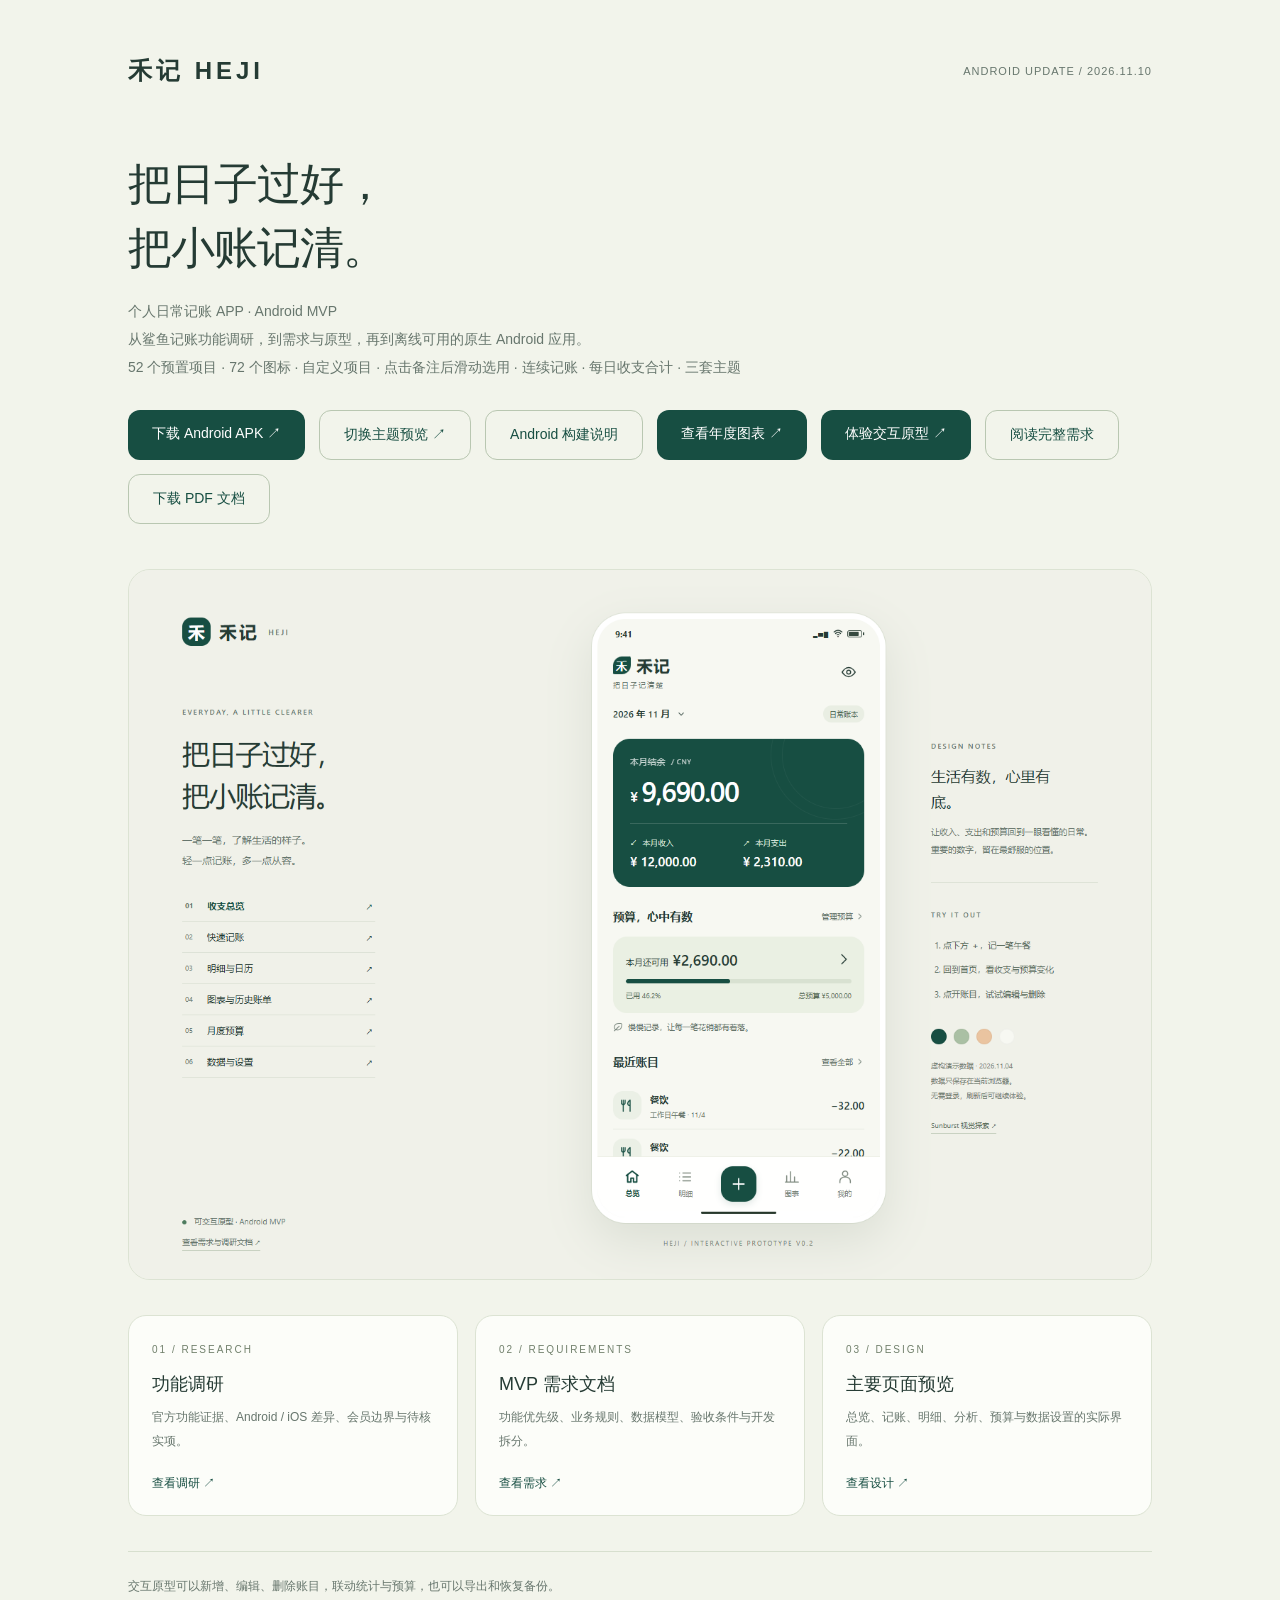
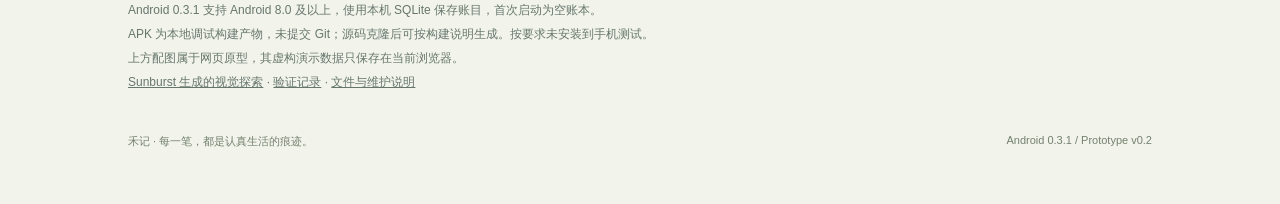
==== commit ef07ab1f: "Refine titanium surfaces with subtle satin silver texture" ====
--- a/index.html
+++ b/index.html
@@ -2,8 +2,8 @@
 *{box-sizing:border-box}body{margin:0;background:#f2f4eb;color:#253b34;font-family:"Segoe UI","Microsoft YaHei",sans-serif}main{max-width:1100px;margin:auto;padding:55px 38px}header{display:flex;align-items:center;justify-content:space-between}.brand{font-size:24px;font-weight:600;letter-spacing:4px}.tag{font-size:11px;color:#67766d;letter-spacing:1px}h1{font-size:44px;font-weight:500;letter-spacing:-1px;line-height:1.45;margin:65px 0 17px}p{font-size:14px;color:#67766d;line-height:2}.actions{display:flex;gap:14px;flex-wrap:wrap;margin:29px 0 45px}a{color:inherit;text-decoration:none}.button{padding:15px 24px;background:#174e42;color:#fff;border-radius:12px;font-size:14px}.button.alt{background:transparent;border:1px solid #b9c7b1;color:#174e42}.preview{width:100%;border-radius:22px;border:1px solid #dce3d3;display:block}.cards{display:grid;grid-template-columns:repeat(3,1fr);gap:17px;margin:35px 0}.card{background:#fcfdf9;border:1px solid #dce3d3;border-radius:18px;padding:23px;transition:transform .15s}.card:hover{transform:translateY(-3px)}.card span{font-size:10px;letter-spacing:2px;color:#71806c}.card h2{font-size:18px;font-weight:500;margin:15px 0 9px}.card p{font-size:12px;margin:0}.card b{display:block;margin-top:22px;font-size:12px;font-weight:500;color:#174e42}.note{border-top:1px solid #d7dfce;padding-top:22px;font-size:12px;line-height:2}.note a{text-decoration:underline}.bottom{font-size:11px;color:#73806e;margin-top:40px;display:flex;justify-content:space-between}@media(max-width:650px){main{padding:28px 22px}h1{font-size:32px;margin-top:45px}.cards{grid-template-columns:1fr}.tag{font-size:9px}.button{padding:13px 18px}.bottom{display:block;line-height:2}}</style></head><body><main>
 <header><a href="index.html" class="brand">禾记 HEJI</a><span class="tag">ANDROID UPDATE / 2026.11.10</span></header>
 <h1>把日子过好，<br>把小账记清。</h1><p>个人日常记账 APP · Android MVP<br>从鲨鱼记账功能调研，到需求与原型，再到离线可用的原生 Android 应用。<br>52 个预置项目 · 72 个图标 · 自定义项目 · 点击备注后滑动选用 · 连续记账 · 每日收支合计 · 三套主题</p>
-<div class="actions"><a class="button" href="artifacts/Heji-0.3.0-debug.apk" download>下载 Android APK ↗</a><a class="button alt" href="design/themes/preview.html">切换主题预览 ↗</a><a class="button alt" href="docs/需求与设计说明.html#android">Android 构建说明</a><a class="button" href="prototype/index.html#charts-year">&#26597;&#30475;&#24180;&#24230;&#22270;&#34920; &#8599;</a><a class="button" href="prototype/index.html">体验交互原型 ↗</a><a class="button alt" href="docs/需求与设计说明.html">阅读完整需求</a><a class="button alt" href="docs/需求与设计说明.pdf">下载 PDF 文档</a></div>
+<div class="actions"><a class="button" href="artifacts/Heji-0.3.1-debug.apk" download>下载 Android APK ↗</a><a class="button alt" href="design/themes/preview.html">切换主题预览 ↗</a><a class="button alt" href="docs/需求与设计说明.html#android">Android 构建说明</a><a class="button" href="prototype/index.html#charts-year">&#26597;&#30475;&#24180;&#24230;&#22270;&#34920; &#8599;</a><a class="button" href="prototype/index.html">体验交互原型 ↗</a><a class="button alt" href="docs/需求与设计说明.html">阅读完整需求</a><a class="button alt" href="docs/需求与设计说明.pdf">下载 PDF 文档</a></div>
 <a href="prototype/index.html"><img class="preview" src="design/prototype-overview.png" alt="禾记交互原型实际截图"></a>
 <div class="cards"><a class="card" href="docs/需求与设计说明.html#research"><span>01 / RESEARCH</span><h2>功能调研</h2><p>官方功能证据、Android / iOS 差异、会员边界与待核实项。</p><b>查看调研 ↗</b></a><a class="card" href="docs/需求与设计说明.html#prd"><span>02 / REQUIREMENTS</span><h2>MVP 需求文档</h2><p>功能优先级、业务规则、数据模型、验收条件与开发拆分。</p><b>查看需求 ↗</b></a><a class="card" href="design/prototype-screens.png"><span>03 / DESIGN</span><h2>主要页面预览</h2><p>总览、记账、明细、分析、预算与数据设置的实际界面。</p><b>查看设计 ↗</b></a></div>
-<p class="note">交互原型可以新增、编辑、删除账目，联动统计与预算，也可以导出和恢复备份。<br>Android 0.3.0 支持 Android 8.0 及以上，使用本机 SQLite 保存账目，首次启动为空账本。<br>APK 为本地调试构建产物，未提交 Git；源码克隆后可按构建说明生成。按要求未安装到手机测试。<br>上方配图属于网页原型，其虚构演示数据只保存在当前浏览器。<br><a href="design/sunburst-concept.png">Sunburst 生成的视觉探索</a> · <a href="docs/04-验证记录.md">验证记录</a> · <a href="README.md">文件与维护说明</a></p><footer class="bottom"><span>禾记 · 每一笔，都是认真生活的痕迹。</span><span>Android 0.3.0 / Prototype v0.2</span></footer>
+<p class="note">交互原型可以新增、编辑、删除账目，联动统计与预算，也可以导出和恢复备份。<br>Android 0.3.1 支持 Android 8.0 及以上，使用本机 SQLite 保存账目，首次启动为空账本。<br>APK 为本地调试构建产物，未提交 Git；源码克隆后可按构建说明生成。按要求未安装到手机测试。<br>上方配图属于网页原型，其虚构演示数据只保存在当前浏览器。<br><a href="design/sunburst-concept.png">Sunburst 生成的视觉探索</a> · <a href="docs/04-验证记录.md">验证记录</a> · <a href="README.md">文件与维护说明</a></p><footer class="bottom"><span>禾记 · 每一笔，都是认真生活的痕迹。</span><span>Android 0.3.1 / Prototype v0.2</span></footer>
 </main></body></html>
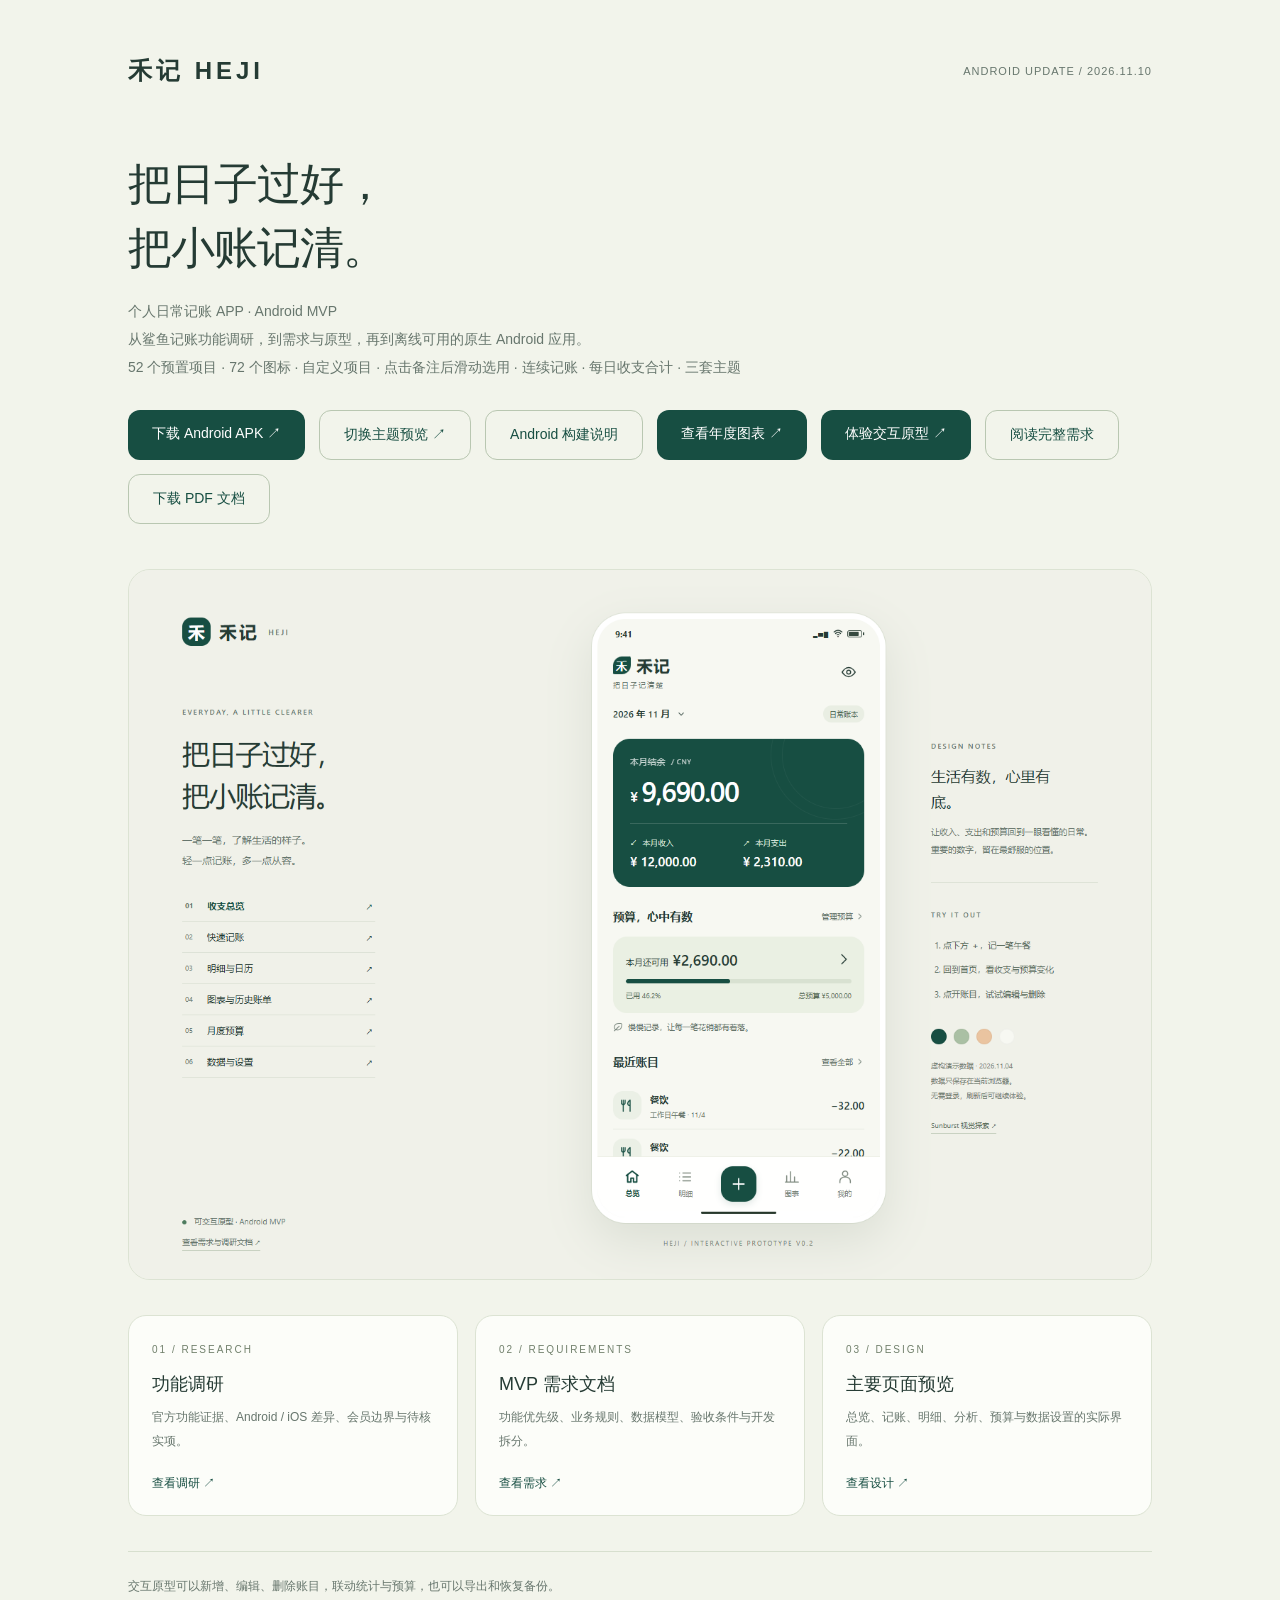
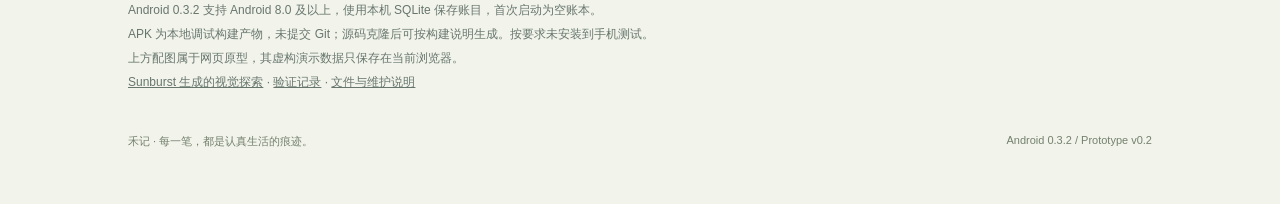
==== commit 15e292d4: "Unify overview and details entry rows at the compact details height" ====
--- a/index.html
+++ b/index.html
@@ -2,8 +2,8 @@
 *{box-sizing:border-box}body{margin:0;background:#f2f4eb;color:#253b34;font-family:"Segoe UI","Microsoft YaHei",sans-serif}main{max-width:1100px;margin:auto;padding:55px 38px}header{display:flex;align-items:center;justify-content:space-between}.brand{font-size:24px;font-weight:600;letter-spacing:4px}.tag{font-size:11px;color:#67766d;letter-spacing:1px}h1{font-size:44px;font-weight:500;letter-spacing:-1px;line-height:1.45;margin:65px 0 17px}p{font-size:14px;color:#67766d;line-height:2}.actions{display:flex;gap:14px;flex-wrap:wrap;margin:29px 0 45px}a{color:inherit;text-decoration:none}.button{padding:15px 24px;background:#174e42;color:#fff;border-radius:12px;font-size:14px}.button.alt{background:transparent;border:1px solid #b9c7b1;color:#174e42}.preview{width:100%;border-radius:22px;border:1px solid #dce3d3;display:block}.cards{display:grid;grid-template-columns:repeat(3,1fr);gap:17px;margin:35px 0}.card{background:#fcfdf9;border:1px solid #dce3d3;border-radius:18px;padding:23px;transition:transform .15s}.card:hover{transform:translateY(-3px)}.card span{font-size:10px;letter-spacing:2px;color:#71806c}.card h2{font-size:18px;font-weight:500;margin:15px 0 9px}.card p{font-size:12px;margin:0}.card b{display:block;margin-top:22px;font-size:12px;font-weight:500;color:#174e42}.note{border-top:1px solid #d7dfce;padding-top:22px;font-size:12px;line-height:2}.note a{text-decoration:underline}.bottom{font-size:11px;color:#73806e;margin-top:40px;display:flex;justify-content:space-between}@media(max-width:650px){main{padding:28px 22px}h1{font-size:32px;margin-top:45px}.cards{grid-template-columns:1fr}.tag{font-size:9px}.button{padding:13px 18px}.bottom{display:block;line-height:2}}</style></head><body><main>
 <header><a href="index.html" class="brand">禾记 HEJI</a><span class="tag">ANDROID UPDATE / 2026.11.10</span></header>
 <h1>把日子过好，<br>把小账记清。</h1><p>个人日常记账 APP · Android MVP<br>从鲨鱼记账功能调研，到需求与原型，再到离线可用的原生 Android 应用。<br>52 个预置项目 · 72 个图标 · 自定义项目 · 点击备注后滑动选用 · 连续记账 · 每日收支合计 · 三套主题</p>
-<div class="actions"><a class="button" href="artifacts/Heji-0.3.1-debug.apk" download>下载 Android APK ↗</a><a class="button alt" href="design/themes/preview.html">切换主题预览 ↗</a><a class="button alt" href="docs/需求与设计说明.html#android">Android 构建说明</a><a class="button" href="prototype/index.html#charts-year">&#26597;&#30475;&#24180;&#24230;&#22270;&#34920; &#8599;</a><a class="button" href="prototype/index.html">体验交互原型 ↗</a><a class="button alt" href="docs/需求与设计说明.html">阅读完整需求</a><a class="button alt" href="docs/需求与设计说明.pdf">下载 PDF 文档</a></div>
+<div class="actions"><a class="button" href="artifacts/Heji-0.3.2-debug.apk" download>下载 Android APK ↗</a><a class="button alt" href="design/themes/preview.html">切换主题预览 ↗</a><a class="button alt" href="docs/需求与设计说明.html#android">Android 构建说明</a><a class="button" href="prototype/index.html#charts-year">&#26597;&#30475;&#24180;&#24230;&#22270;&#34920; &#8599;</a><a class="button" href="prototype/index.html">体验交互原型 ↗</a><a class="button alt" href="docs/需求与设计说明.html">阅读完整需求</a><a class="button alt" href="docs/需求与设计说明.pdf">下载 PDF 文档</a></div>
 <a href="prototype/index.html"><img class="preview" src="design/prototype-overview.png" alt="禾记交互原型实际截图"></a>
 <div class="cards"><a class="card" href="docs/需求与设计说明.html#research"><span>01 / RESEARCH</span><h2>功能调研</h2><p>官方功能证据、Android / iOS 差异、会员边界与待核实项。</p><b>查看调研 ↗</b></a><a class="card" href="docs/需求与设计说明.html#prd"><span>02 / REQUIREMENTS</span><h2>MVP 需求文档</h2><p>功能优先级、业务规则、数据模型、验收条件与开发拆分。</p><b>查看需求 ↗</b></a><a class="card" href="design/prototype-screens.png"><span>03 / DESIGN</span><h2>主要页面预览</h2><p>总览、记账、明细、分析、预算与数据设置的实际界面。</p><b>查看设计 ↗</b></a></div>
-<p class="note">交互原型可以新增、编辑、删除账目，联动统计与预算，也可以导出和恢复备份。<br>Android 0.3.1 支持 Android 8.0 及以上，使用本机 SQLite 保存账目，首次启动为空账本。<br>APK 为本地调试构建产物，未提交 Git；源码克隆后可按构建说明生成。按要求未安装到手机测试。<br>上方配图属于网页原型，其虚构演示数据只保存在当前浏览器。<br><a href="design/sunburst-concept.png">Sunburst 生成的视觉探索</a> · <a href="docs/04-验证记录.md">验证记录</a> · <a href="README.md">文件与维护说明</a></p><footer class="bottom"><span>禾记 · 每一笔，都是认真生活的痕迹。</span><span>Android 0.3.1 / Prototype v0.2</span></footer>
+<p class="note">交互原型可以新增、编辑、删除账目，联动统计与预算，也可以导出和恢复备份。<br>Android 0.3.2 支持 Android 8.0 及以上，使用本机 SQLite 保存账目，首次启动为空账本。<br>APK 为本地调试构建产物，未提交 Git；源码克隆后可按构建说明生成。按要求未安装到手机测试。<br>上方配图属于网页原型，其虚构演示数据只保存在当前浏览器。<br><a href="design/sunburst-concept.png">Sunburst 生成的视觉探索</a> · <a href="docs/04-验证记录.md">验证记录</a> · <a href="README.md">文件与维护说明</a></p><footer class="bottom"><span>禾记 · 每一笔，都是认真生活的痕迹。</span><span>Android 0.3.2 / Prototype v0.2</span></footer>
 </main></body></html>
